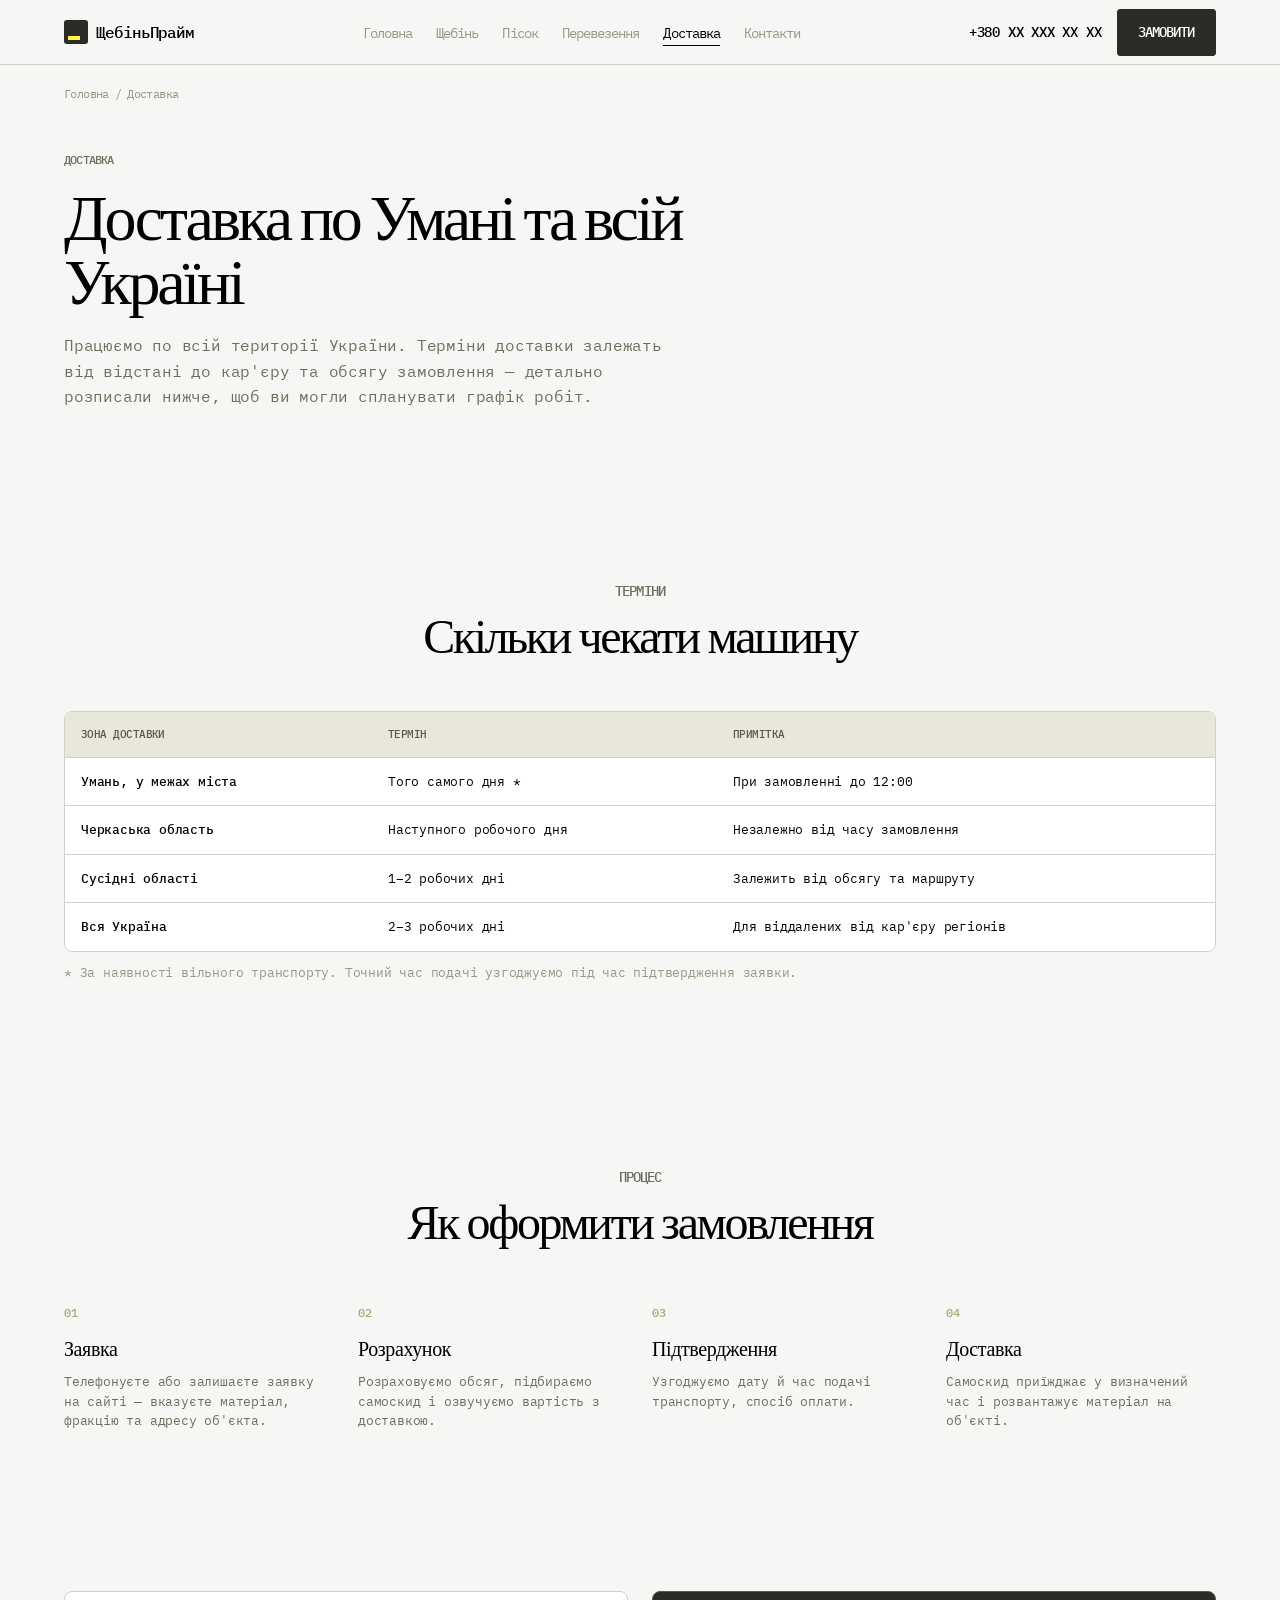
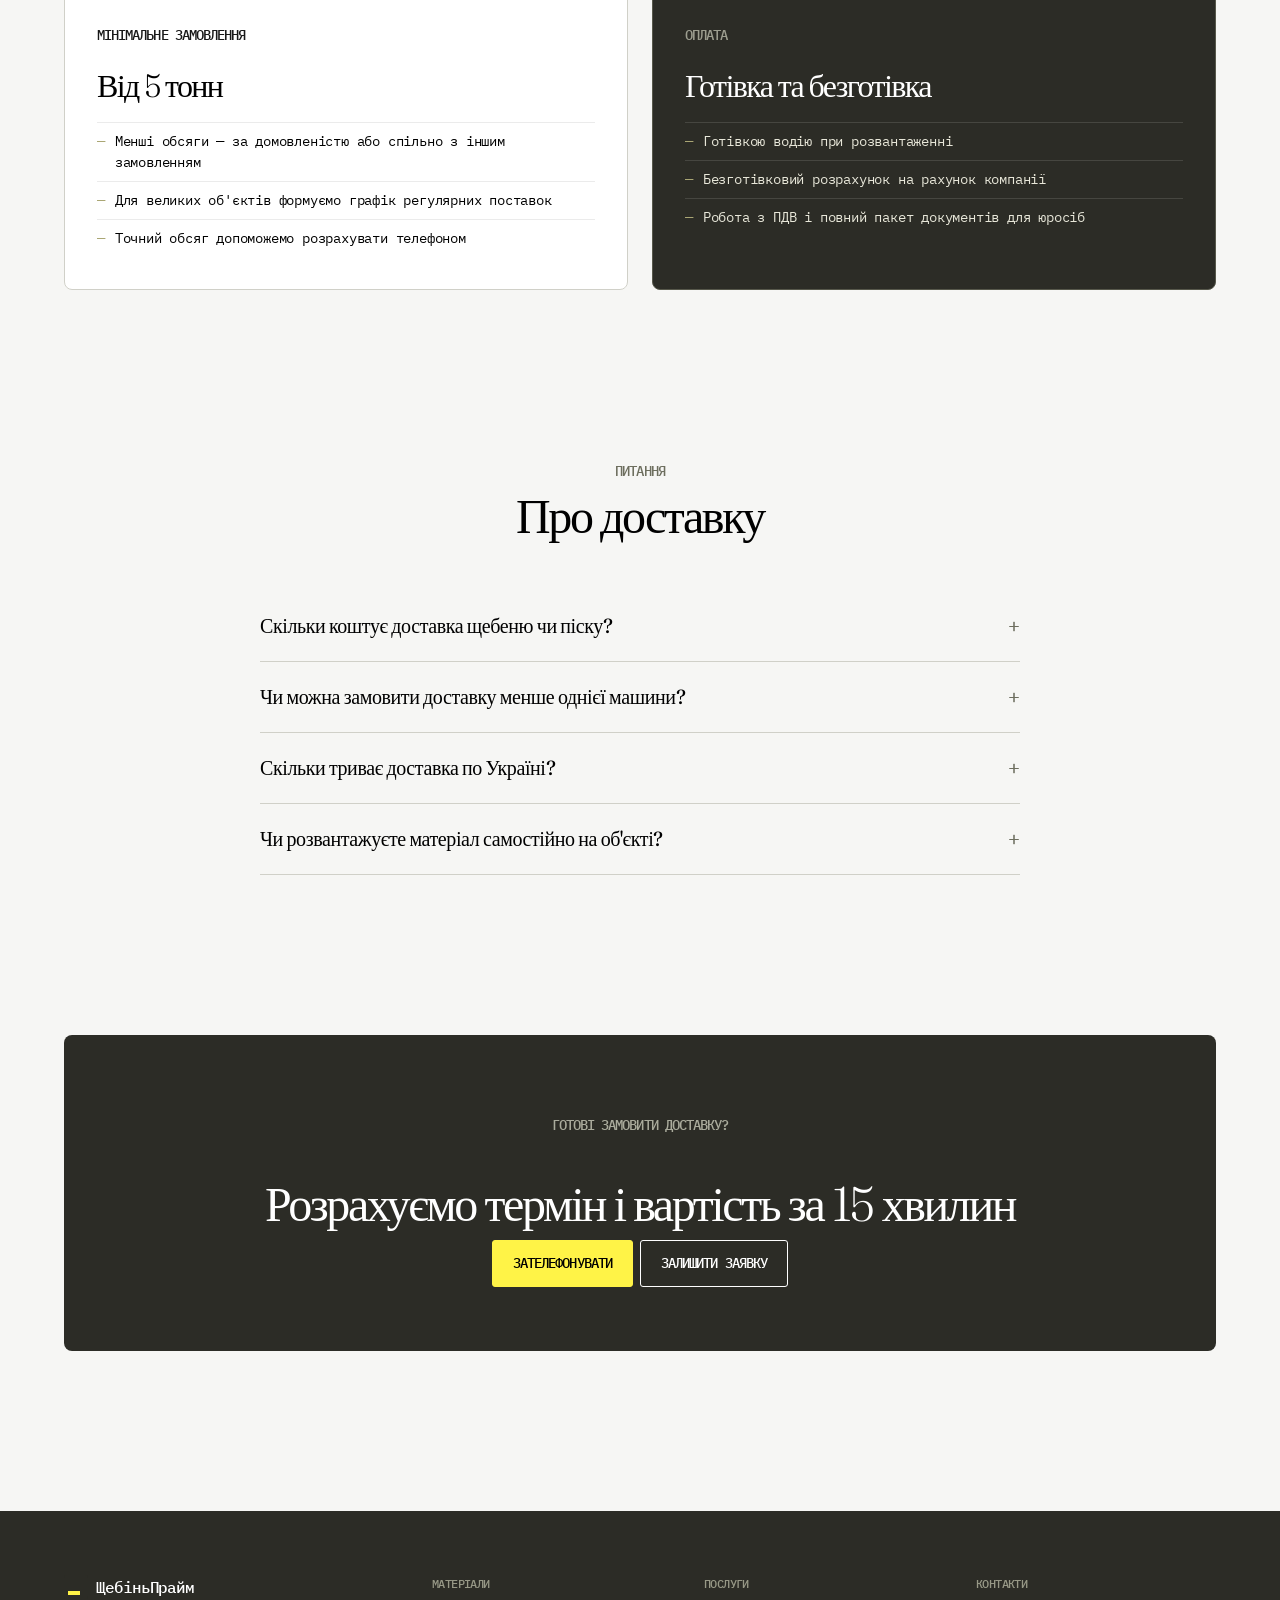
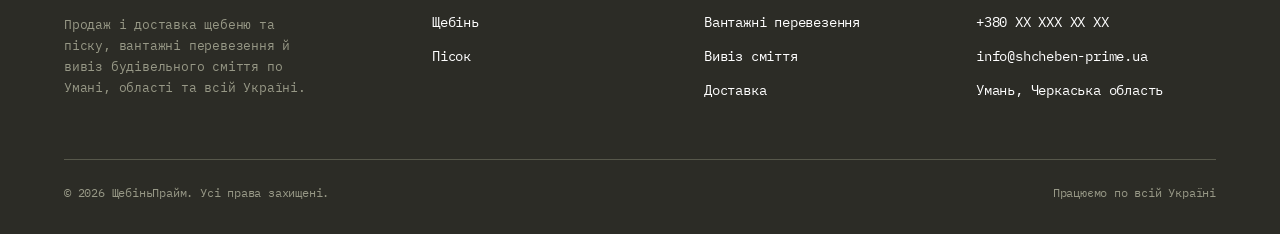
==== dostavka.html @ 93742875 "Add ЩебіньПрайм website: gravel and sand delivery site with SEO pages" ====
<!DOCTYPE html>
<html lang="uk">
<head>
<meta charset="UTF-8">
<meta name="viewport" content="width=device-width, initial-scale=1.0">
<title>Доставка щебеню та піску по Умані та Україні — терміни, ціна | ЩебіньПрайм</title>
<meta name="description" content="Терміни доставки щебеню та піску: по Умані і області — того самого дня, по всій Україні — 1-3 робочих дні. Мінімальне замовлення, оплата, розрахунок вартості доставки.">
<link rel="canonical" href="https://shcheben-prime.ua/dostavka.html">
<meta property="og:type" content="website">
<meta property="og:title" content="Доставка щебеню та піску по Умані та Україні — терміни, ціна">
<meta property="og:description" content="Терміни доставки: по Умані — того самого дня, по Україні — 1-3 робочих дні.">
<meta property="og:url" content="https://shcheben-prime.ua/dostavka.html">
<meta property="og:locale" content="uk_UA">
<link rel="preconnect" href="https://fonts.googleapis.com">
<link rel="preconnect" href="https://fonts.gstatic.com" crossorigin>
<link href="https://fonts.googleapis.com/css2?family=Fraunces:opsz,wght@9..144,300;9..144,400&family=IBM+Plex+Mono:wght@300;400;500&display=swap" rel="stylesheet">
<link rel="stylesheet" href="css/style.css">
<script type="application/ld+json">
{
  "@context": "https://schema.org",
  "@type": "BreadcrumbList",
  "itemListElement": [
    {"@type": "ListItem", "position": 1, "name": "Головна", "item": "https://shcheben-prime.ua/"},
    {"@type": "ListItem", "position": 2, "name": "Доставка", "item": "https://shcheben-prime.ua/dostavka.html"}
  ]
}
</script>
<script type="application/ld+json">
{
  "@context": "https://schema.org",
  "@type": "FAQPage",
  "mainEntity": [
    {
      "@type": "Question",
      "name": "Скільки коштує доставка щебеню чи піску?",
      "acceptedAnswer": {"@type": "Answer", "text": "Вартість доставки залежить від відстані до об'єкта, обсягу замовлення та типу самоскида. Розраховуємо точну ціну телефоном за адресою об'єкта."}
    },
    {
      "@type": "Question",
      "name": "Чи можна замовити доставку менше однієї машини?",
      "acceptedAnswer": {"@type": "Answer", "text": "Мінімальне замовлення — від 5 тонн. Для менших обсягів вигідніше об'єднати замовлення з сусіднім об'єктом або звернутись за консультацією."}
    },
    {
      "@type": "Question",
      "name": "Скільки триває доставка по Україні?",
      "acceptedAnswer": {"@type": "Answer", "text": "По Умані і області — того самого або наступного робочого дня. По сусідніх областях — 1-2 дні. По решті України — 2-3 робочих дні залежно від відстані до кар'єру."}
    }
  ]
}
</script>
</head>
<body>

<a href="#main" class="visually-hidden">Перейти до вмісту</a>

<header class="nav">
  <div class="wrap nav-inner">
    <a href="index.html" class="logo"><span class="logo-mark"></span>ЩебіньПрайм</a>
    <nav>
      <ul class="nav-links">
        <li><a href="index.html">Головна</a></li>
        <li><a href="shcheben.html">Щебінь</a></li>
        <li><a href="pisok.html">Пісок</a></li>
        <li><a href="poslugy.html">Перевезення</a></li>
        <li><a href="dostavka.html" aria-current="page">Доставка</a></li>
        <li><a href="kontakty.html">Контакти</a></li>
      </ul>
    </nav>
    <div class="nav-right">
      <a href="tel:+380XXXXXXXXX" class="nav-phone">+380 XX XXX XX XX</a>
      <a href="kontakty.html" class="btn btn-filled">ЗАМОВИТИ</a>
    </div>
  </div>
</header>

<main id="main">

  <div class="wrap">
    <nav class="breadcrumbs" aria-label="Хлібні крихти">
      <a href="index.html">Головна</a><span>/</span>Доставка
    </nav>
  </div>

  <section class="page-hero">
    <div class="wrap">
      <p class="eyebrow" data-hero="1">ДОСТАВКА</p>
      <h1 data-hero="2">Доставка по Умані та всій Україні</h1>
      <p class="lede" data-hero="3">Працюємо по всій території України. Терміни доставки залежать від відстані до кар'єру та обсягу замовлення — детально розписали нижче, щоб ви могли спланувати графік робіт.</p>
    </div>
  </section>

  <section>
    <div class="wrap">
      <div class="section-header" data-reveal>
        <p class="eyebrow">ТЕРМІНИ</p>
        <h2>Скільки чекати машину</h2>
      </div>
      <div class="table-wrap" data-reveal="scale">
        <table>
          <thead>
            <tr>
              <th>Зона доставки</th>
              <th>Термін</th>
              <th>Примітка</th>
            </tr>
          </thead>
          <tbody>
            <tr>
              <td><strong>Умань, у межах міста</strong></td>
              <td class="good">Того самого дня *</td>
              <td>При замовленні до 12:00</td>
            </tr>
            <tr>
              <td><strong>Черкаська область</strong></td>
              <td class="good">Наступного робочого дня</td>
              <td>Незалежно від часу замовлення</td>
            </tr>
            <tr>
              <td><strong>Сусідні області</strong></td>
              <td>1–2 робочих дні</td>
              <td>Залежить від обсягу та маршруту</td>
            </tr>
            <tr>
              <td><strong>Вся Україна</strong></td>
              <td>2–3 робочих дні</td>
              <td>Для віддалених від кар'єру регіонів</td>
            </tr>
          </tbody>
        </table>
      </div>
      <p style="font-size:13px;color:var(--color-sage);margin-top:12px;">* За наявності вільного транспорту. Точний час подачі узгоджуємо під час підтвердження заявки.</p>
    </div>
  </section>

  <section>
    <div class="wrap">
      <div class="section-header" data-reveal>
        <p class="eyebrow">ПРОЦЕС</p>
        <h2>Як оформити замовлення</h2>
      </div>
      <div class="steps" data-reveal-group>
        <div class="step">
          <h4>Заявка</h4>
          <p>Телефонуєте або залишаєте заявку на сайті — вказуєте матеріал, фракцію та адресу об'єкта.</p>
        </div>
        <div class="step">
          <h4>Розрахунок</h4>
          <p>Розраховуємо обсяг, підбираємо самоскид і озвучуємо вартість з доставкою.</p>
        </div>
        <div class="step">
          <h4>Підтвердження</h4>
          <p>Узгоджуємо дату й час подачі транспорту, спосіб оплати.</p>
        </div>
        <div class="step">
          <h4>Доставка</h4>
          <p>Самоскид приїжджає у визначений час і розвантажує матеріал на об'єкті.</p>
        </div>
      </div>
    </div>
  </section>

  <section>
    <div class="wrap">
      <div class="split" data-reveal-group>
        <div class="panel-light">
          <p class="eyebrow">МІНІМАЛЬНЕ ЗАМОВЛЕННЯ</p>
          <h3>Від 5 тонн</h3>
          <ul class="checklist">
            <li>Менші обсяги — за домовленістю або спільно з іншим замовленням</li>
            <li>Для великих об'єктів формуємо графік регулярних поставок</li>
            <li>Точний обсяг допоможемо розрахувати телефоном</li>
          </ul>
        </div>
        <div class="panel-dark">
          <p class="eyebrow">ОПЛАТА</p>
          <h3>Готівка та безготівка</h3>
          <ul class="checklist">
            <li>Готівкою водію при розвантаженні</li>
            <li>Безготівковий розрахунок на рахунок компанії</li>
            <li>Робота з ПДВ і повний пакет документів для юросіб</li>
          </ul>
        </div>
      </div>
    </div>
  </section>

  <section>
    <div class="wrap">
      <div class="section-header" data-reveal>
        <p class="eyebrow">ПИТАННЯ</p>
        <h2>Про доставку</h2>
      </div>
      <div class="faq" data-reveal-group>
        <details>
          <summary>Скільки коштує доставка щебеню чи піску?</summary>
          <p class="a">Вартість доставки залежить від відстані до об'єкта, обсягу замовлення та типу самоскида. Розраховуємо точну ціну телефоном за адресою об'єкта.</p>
        </details>
        <details>
          <summary>Чи можна замовити доставку менше однієї машини?</summary>
          <p class="a">Мінімальне замовлення — від 5 тонн. Для менших обсягів вигідніше об'єднати замовлення з сусіднім об'єктом або звернутись за консультацією.</p>
        </details>
        <details>
          <summary>Скільки триває доставка по Україні?</summary>
          <p class="a">По Умані і області — того самого або наступного робочого дня. По сусідніх областях — 1-2 дні. По решті України — 2-3 робочих дні залежно від відстані до кар'єру.</p>
        </details>
        <details>
          <summary>Чи розвантажуєте матеріал самостійно на об'єкті?</summary>
          <p class="a">Так, самоскид розвантажується у вказаному місці на об'єкті. Якщо під'їзд обмежений, попередьте про це під час оформлення заявки — підберемо машину меншого розміру.</p>
        </details>
      </div>
    </div>
  </section>

  <section>
    <div class="wrap">
      <div class="cta-band" data-reveal="scale">
        <p class="eyebrow" style="color:var(--color-moss); justify-content:center; display:flex;">ГОТОВІ ЗАМОВИТИ ДОСТАВКУ?</p>
        <h2>Розрахуємо термін і вартість за 15 хвилин</h2>
        <div class="btn-cluster">
          <a href="tel:+380XXXXXXXXX" class="btn btn-filled" style="background:#fff347;color:#000;border-color:#fff347;">ЗАТЕЛЕФОНУВАТИ</a>
          <a href="kontakty.html" class="btn btn-ghost">ЗАЛИШИТИ ЗАЯВКУ</a>
        </div>
      </div>
    </div>
  </section>

</main>

<footer>
  <div class="wrap">
    <div class="footer-grid">
      <div class="footer-brand">
        <a href="index.html" class="logo"><span class="logo-mark"></span>ЩебіньПрайм</a>
        <p>Продаж і доставка щебеню та піску, вантажні перевезення й вивіз будівельного сміття по Умані, області та всій Україні.</p>
      </div>
      <div class="footer-col">
        <h5>Матеріали</h5>
        <ul>
          <li><a href="shcheben.html">Щебінь</a></li>
          <li><a href="pisok.html">Пісок</a></li>
        </ul>
      </div>
      <div class="footer-col">
        <h5>Послуги</h5>
        <ul>
          <li><a href="poslugy.html">Вантажні перевезення</a></li>
          <li><a href="poslugy.html#smittya">Вивіз сміття</a></li>
          <li><a href="dostavka.html">Доставка</a></li>
        </ul>
      </div>
      <div class="footer-col">
        <h5>Контакти</h5>
        <ul>
          <li><a href="tel:+380XXXXXXXXX">+380 XX XXX XX XX</a></li>
          <li><a href="mailto:info@shcheben-prime.ua">info@shcheben-prime.ua</a></li>
          <li><a href="kontakty.html">Умань, Черкаська область</a></li>
        </ul>
      </div>
    </div>
    <div class="footer-bottom">
      <span>© 2026 ЩебіньПрайм. Усі права захищені.</span>
      <span>Працюємо по всій Україні</span>
    </div>
  </div>
</footer>

<button class="back-to-top" aria-label="Повернутись до верху" title="Повернутись до верху">
  <svg viewBox="0 0 24 24" fill="none" stroke="currentColor" stroke-width="2" stroke-linecap="round" stroke-linejoin="round" aria-hidden="true"><line x1="12" y1="19" x2="12" y2="5"></line><polyline points="5 12 12 5 19 12"></polyline></svg>
</button>

<script src="js/animate.js" defer></script>
</body>
</html>
---- css/style.css ----
/* ==========================================================================
   ЩебіньПрайм — design tokens (derived from style.md)
   ========================================================================== */

:root {
  --color-vellum: #f6f6f4;
  --color-paper: #ffffff;
  --color-ink: #000000;
  --color-carbon: #2c2c26;
  --color-ash: #d0d0c8;
  --color-olive-char: #57584b;
  --color-lichen: #6d6e5e;
  --color-sage: #979886;
  --color-moss: #aaab9c;
  --color-bone: #e8e7d9;
  --color-yellow: #fff347;
  --color-khaki: #aaa674;

  --font-serif: 'Fraunces', ui-serif, Georgia, Cambria, "Times New Roman", Times, serif;
  --font-mono: 'IBM Plex Mono', ui-monospace, SFMono-Regular, Menlo, Monaco, Consolas, monospace;

  --spacing-4: 4px;
  --spacing-8: 8px;
  --spacing-12: 12px;
  --spacing-16: 16px;
  --spacing-24: 24px;
  --spacing-32: 32px;
  --spacing-64: 64px;
  --spacing-80: 80px;
  --spacing-128: 128px;

  --radius-sm: 3px;
  --radius-lg: 8px;

  --page-max-width: 1200px;

  --ease-out: cubic-bezier(0.16, 1, 0.3, 1);
  --ease-in-out: cubic-bezier(0.65, 0, 0.35, 1);
}

* { box-sizing: border-box; }

.visually-hidden {
  position: absolute;
  left: -9999px;
  top: auto;
  width: 1px;
  height: 1px;
  overflow: hidden;
}
/* ---------- Back to top ---------- */
.back-to-top {
  position: fixed;
  right: 24px;
  bottom: 24px;
  z-index: 60;
  width: 44px;
  height: 44px;
  display: flex;
  align-items: center;
  justify-content: center;
  background: var(--color-carbon);
  color: #ffffff;
  border: 1px solid var(--color-carbon);
  border-radius: var(--radius-sm);
  cursor: pointer;
  opacity: 0;
  transform: translateY(12px);
  pointer-events: none;
  transition: opacity 0.35s var(--ease-out), transform 0.35s var(--ease-out), background-color 0.3s var(--ease-out);
}
.back-to-top.is-visible {
  opacity: 1;
  transform: translateY(0);
  pointer-events: auto;
}
.back-to-top:hover { background: #1c1c17; }
.back-to-top svg { width: 18px; height: 18px; }

@media (max-width: 600px) {
  .back-to-top { right: 16px; bottom: 16px; width: 40px; height: 40px; }
}

.visually-hidden:focus {
  position: fixed;
  left: 16px;
  top: 16px;
  width: auto;
  height: auto;
  z-index: 1000;
  background: var(--color-carbon);
  color: #ffffff;
  padding: 10px 16px;
  border-radius: var(--radius-sm);
  font-family: var(--font-mono);
  font-size: 14px;
}

html { scroll-behavior: smooth; }

body {
  margin: 0;
  background: var(--color-vellum);
  color: var(--color-ink);
  font-family: var(--font-mono);
  font-size: 16px;
  line-height: 1.5;
  letter-spacing: -0.0125em;
  -webkit-font-smoothing: antialiased;
}

img { max-width: 100%; display: block; }

a { color: inherit; text-decoration: none; }

.wrap {
  max-width: var(--page-max-width);
  margin: 0 auto;
  padding: 0 24px;
}

h1, h2, h3, h4 {
  font-family: var(--font-serif);
  font-weight: 300;
  letter-spacing: -0.05em;
  margin: 0;
  color: var(--color-ink);
}

section { padding: var(--spacing-80) 0; }
section + section { border-top: none; }

/* ---------- Eyebrow label ---------- */
.eyebrow {
  font-family: var(--font-mono);
  font-size: 12px;
  font-weight: 500;
  letter-spacing: -0.067em;
  text-transform: uppercase;
  color: var(--color-lichen);
  margin: 0 0 16px;
}

/* ---------- Section header ---------- */
.section-header {
  text-align: center;
  max-width: 640px;
  margin: 0 auto 48px;
}
.section-header h2 {
  font-size: 48px;
  line-height: 1.13;
  margin-top: 8px;
}
.section-header p {
  font-family: var(--font-mono);
  font-size: 14px;
  line-height: 1.33;
  color: var(--color-lichen);
  max-width: 480px;
  margin: 12px auto 0;
}
.section-header.left { text-align: left; margin: 0 0 48px; }

/* ---------- Buttons ---------- */
.btn {
  display: inline-flex;
  align-items: center;
  justify-content: center;
  gap: 8px;
  font-family: var(--font-mono);
  font-size: 14px;
  font-weight: 500;
  letter-spacing: -0.067em;
  padding: 12px 20px;
  border-radius: var(--radius-sm);
  border: 1px solid var(--color-ink);
  cursor: pointer;
  white-space: nowrap;
  transition: transform 0.45s var(--ease-out), background-color 0.3s var(--ease-out),
              color 0.3s var(--ease-out), border-color 0.3s var(--ease-out), opacity 0.3s var(--ease-out);
  will-change: transform;
}
.btn:hover { transform: translateY(-2px); }
.btn:active { transform: translateY(0) scale(0.97); transition-duration: 0.15s; }
.btn-filled {
  background: var(--color-carbon);
  color: #ffffff;
  border-color: var(--color-carbon);
}
.btn-filled:hover { background: #1c1c17; }
.btn-ghost {
  background: transparent;
  color: var(--color-ink);
  border-color: var(--color-ink);
}
.btn-ghost:hover { background: var(--color-ink); color: #ffffff; }
.btn-cluster { display: flex; gap: 8px; flex-wrap: wrap; }

/* ---------- Nav ---------- */
.nav {
  position: sticky;
  top: 0;
  z-index: 50;
  background: var(--color-vellum);
  border-bottom: 1px solid var(--color-ash);
  transition: background-color 0.4s var(--ease-out), border-color 0.4s var(--ease-out),
              backdrop-filter 0.4s var(--ease-out), box-shadow 0.4s var(--ease-out);
}
.nav.is-scrolled {
  background: rgba(246, 246, 244, 0.72);
  backdrop-filter: blur(14px) saturate(160%);
  -webkit-backdrop-filter: blur(14px) saturate(160%);
  border-bottom-color: var(--color-ash);
}
.nav-inner {
  height: 64px;
  display: flex;
  align-items: center;
  justify-content: space-between;
  gap: 16px;
}
.logo {
  display: flex;
  align-items: center;
  gap: 8px;
  font-family: var(--font-mono);
  font-weight: 500;
  font-size: 16px;
  letter-spacing: -0.067em;
}
.logo-mark {
  width: 24px;
  height: 24px;
  border-radius: var(--radius-sm);
  background: var(--color-carbon);
  position: relative;
  flex-shrink: 0;
  transition: transform 0.5s var(--ease-out);
}
.logo:hover .logo-mark { transform: rotate(-8deg) scale(1.06); }
.logo-mark::after {
  content: "";
  position: absolute;
  left: 4px;
  bottom: 4px;
  width: 12px;
  height: 4px;
  background: var(--color-yellow);
}
.nav-links {
  display: flex;
  gap: 24px;
  list-style: none;
  margin: 0;
  padding: 0;
}
.nav-links a {
  font-size: 14px;
  color: var(--color-sage);
  letter-spacing: -0.067em;
  position: relative;
  transition: color 0.3s var(--ease-out);
}
.nav-links a::after {
  content: "";
  position: absolute;
  left: 0;
  right: 100%;
  bottom: -4px;
  height: 1px;
  background: var(--color-ink);
  transition: right 0.35s var(--ease-out);
}
.nav-links a:hover, .nav-links a[aria-current="page"] { color: var(--color-ink); }
.nav-links a:hover::after, .nav-links a[aria-current="page"]::after { right: 0; }
.nav-right { display: flex; align-items: center; gap: 16px; }
.nav-phone {
  font-size: 14px;
  font-weight: 500;
  color: var(--color-ink);
  transition: opacity 0.3s var(--ease-out);
}
.nav-phone:hover { opacity: 0.6; }
.nav-toggle { display: none; }

/* ---------- Hero ---------- */
.hero { padding-top: var(--spacing-64); text-align: center; overflow: hidden; }
.hero h1 {
  font-size: 96px;
  line-height: 0.94;
  letter-spacing: -0.05em;
  margin: 16px auto 0;
  max-width: 900px;
}
.hero .lede {
  font-family: var(--font-mono);
  font-size: 16px;
  color: var(--color-lichen);
  max-width: 560px;
  margin: 24px auto 0;
  line-height: 1.5;
}
.hero .btn-cluster { justify-content: center; margin-top: 32px; }

.accent-bars {
  display: flex;
  align-items: center;
  gap: 8px;
  justify-content: center;
  margin: 40px 0 0;
}
.accent-bars span { display: block; transform-origin: left center; }
.bar-black { height: 2px; width: 60px; background: var(--color-ink); }
.bar-yellow { height: 4px; width: 90px; background: var(--color-yellow); }
.bar-black-sm { height: 2px; width: 32px; background: var(--color-ink); }

/* ---------- Trust strip ---------- */
.trust-strip {
  display: grid;
  grid-template-columns: repeat(4, 1fr);
  gap: 24px;
  margin-top: 64px;
  padding: 32px 0;
  border-top: 1px solid var(--color-ash);
  border-bottom: 1px solid var(--color-ash);
}
.trust-item { text-align: center; }
.trust-item .num {
  font-family: var(--font-serif);
  font-weight: 300;
  font-size: 48px;
  letter-spacing: -0.03em;
  font-variant-numeric: tabular-nums;
}
.trust-item .label {
  font-size: 12px;
  color: var(--color-lichen);
  letter-spacing: -0.067em;
  text-transform: uppercase;
  margin-top: 4px;
}

/* ---------- Cards ---------- */
.grid {
  display: grid;
  gap: 24px;
}
.grid-3 { grid-template-columns: repeat(3, 1fr); }
.grid-2 { grid-template-columns: repeat(2, 1fr); }
.grid-4 { grid-template-columns: repeat(4, 1fr); }

.card {
  background: var(--color-paper);
  border: 1px solid var(--color-ash);
  border-radius: var(--radius-lg);
  padding: 24px;
  transition: transform 0.5s var(--ease-out), border-color 0.5s var(--ease-out);
}
.card:hover {
  transform: translateY(-6px);
  border-color: var(--color-olive-char);
}
.card-swatch {
  display: block;
  width: 100%;
  height: 140px;
  object-fit: cover;
  border-radius: var(--radius-sm);
  margin-bottom: 20px;
  border: 1px solid var(--color-ash);
  filter: grayscale(15%) contrast(1.02);
  transition: transform 0.8s var(--ease-out), filter 0.5s var(--ease-out);
}
.card:hover .card-swatch { transform: scale(1.04); filter: grayscale(0%) contrast(1.05); }

/* placeholder swatch (no photo) keeps the dotted texture */
.card-swatch.is-placeholder {
  position: relative;
  overflow: hidden;
  object-fit: initial;
  background: var(--color-bone);
}
.card-swatch.is-placeholder::after {
  content: "";
  position: absolute;
  inset: 0;
  background-image: radial-gradient(currentColor 1.2px, transparent 1.2px);
  background-size: 8px 8px;
  opacity: 0.5;
}

/* banner photo used in split panels and section intros */
.panel-photo {
  display: block;
  width: 100%;
  height: 180px;
  object-fit: cover;
  border-radius: var(--radius-sm);
  margin-bottom: 20px;
  border: 1px solid var(--color-ash);
  filter: grayscale(10%);
  transition: transform 0.9s var(--ease-out), filter 0.5s var(--ease-out);
}
.panel-dark .panel-photo { border-color: var(--color-olive-char); }
.split > div:hover .panel-photo { transform: scale(1.03); filter: grayscale(0%); }

.section-photo {
  width: 100%;
  height: 260px;
  object-fit: cover;
  border-radius: var(--radius-lg);
  border: 1px solid var(--color-ash);
  margin-bottom: 32px;
  filter: grayscale(10%);
}

.photo-credit {
  font-size: 11px;
  color: var(--color-sage);
  text-align: right;
  margin-top: -20px;
  margin-bottom: 24px;
}
.photo-credit a { color: var(--color-sage); border-bottom: 1px dotted var(--color-sage); }
.photo-credit a:hover { color: var(--color-lichen); }
.card h3 {
  font-size: 24px;
  line-height: 1;
  margin-bottom: 4px;
}
.card .tag {
  display: inline-block;
  font-family: var(--font-mono);
  font-size: 12px;
  font-weight: 500;
  letter-spacing: -0.067em;
  color: var(--color-lichen);
  background: var(--color-bone);
  border: 1px solid var(--color-khaki);
  border-radius: var(--radius-sm);
  padding: 4px 8px;
  margin-bottom: 12px;
}
.card p {
  font-family: var(--font-mono);
  font-size: 14px;
  line-height: 1.5;
  color: var(--color-lichen);
  margin: 8px 0 0;
}
.card .specs {
  list-style: none;
  padding: 0;
  margin: 16px 0 0;
  border-top: 1px solid var(--color-ash);
  padding-top: 12px;
}
.card .specs li {
  display: flex;
  justify-content: space-between;
  font-size: 13px;
  color: var(--color-olive-char);
  padding: 4px 0;
}
.card .specs li span:last-child { color: var(--color-ink); font-weight: 500; }
.card-link {
  display: inline-block;
  margin-top: 16px;
  font-size: 13px;
  font-weight: 500;
  color: var(--color-ink);
  border-bottom: 1px solid var(--color-ink);
  transition: gap 0.3s var(--ease-out), opacity 0.3s var(--ease-out);
}
.card-link:hover { opacity: 0.6; }

/* ---------- Feature split ---------- */
.split {
  display: grid;
  grid-template-columns: 1fr 1fr;
  gap: 24px;
  align-items: stretch;
}
.split .panel-light {
  background: var(--color-paper);
  border: 1px solid var(--color-ash);
  border-radius: var(--radius-lg);
  padding: 32px;
  transition: transform 0.5s var(--ease-out), border-color 0.5s var(--ease-out);
}
.split .panel-light:hover { transform: translateY(-4px); border-color: var(--color-olive-char); }
.split .panel-dark {
  background: var(--color-carbon);
  color: var(--color-bone);
  border-radius: var(--radius-lg);
  border: 1px solid var(--color-olive-char);
  padding: 32px;
  transition: transform 0.5s var(--ease-out);
}
.split .panel-dark:hover { transform: translateY(-4px); }
.panel-dark h3 { color: #ffffff; }
.panel-dark .eyebrow { color: var(--color-moss); }
.split h3 { font-size: 32px; margin-bottom: 12px; }
.split p { font-family: var(--font-mono); font-size: 14px; line-height: 1.6; color: inherit; opacity: 0.9; margin: 0 0 16px;}
.checklist { list-style: none; padding: 0; margin: 0; }
.checklist li {
  font-size: 14px;
  padding: 8px 0;
  border-top: 1px solid rgba(0,0,0,0.08);
  display: flex;
  gap: 10px;
}
.panel-dark .checklist li { border-top-color: rgba(255,255,255,0.12); }
.checklist li::before { content: "—"; color: var(--color-khaki); flex-shrink: 0; }

/* ---------- Steps ---------- */
.steps {
  display: grid;
  grid-template-columns: repeat(4, 1fr);
  gap: 24px;
  counter-reset: step;
}
.step { position: relative; padding-top: 8px; }
.step::before {
  counter-increment: step;
  content: counter(step, decimal-leading-zero);
  font-family: var(--font-mono);
  font-size: 12px;
  font-weight: 500;
  color: var(--color-khaki);
  display: block;
  margin-bottom: 12px;
}
.step h4 { font-size: 20px; font-family: var(--font-serif); font-weight: 400; letter-spacing: -0.02em; margin-bottom: 8px; }
.step p { font-family: var(--font-mono); font-size: 13px; color: var(--color-lichen); line-height: 1.5; margin: 0; }

/* ---------- Table ---------- */
.table-wrap { overflow-x: auto; border: 1px solid var(--color-ash); border-radius: var(--radius-lg); }
table { width: 100%; border-collapse: collapse; font-family: var(--font-mono); font-size: 13px; min-width: 640px; background: var(--color-paper);}
th, td { text-align: left; padding: 14px 16px; border-bottom: 1px solid var(--color-ash); }
thead th { background: var(--color-bone); font-weight: 500; text-transform: uppercase; font-size: 11px; letter-spacing: -0.05em; color: var(--color-olive-char); }
tbody tr { transition: background-color 0.3s var(--ease-out); }
tbody tr:hover { background-color: var(--color-vellum); }
tbody tr:last-child td { border-bottom: none; }
td.good { color: var(--color-ink); }
td strong { font-weight: 500; }

/* ---------- FAQ ---------- */
.faq { max-width: 760px; margin: 0 auto; }
.faq details {
  border-bottom: 1px solid var(--color-ash);
  padding: 20px 0;
}
.faq summary {
  cursor: pointer;
  font-family: var(--font-serif);
  font-size: 20px;
  font-weight: 400;
  letter-spacing: -0.02em;
  list-style: none;
  display: flex;
  justify-content: space-between;
  align-items: center;
  transition: opacity 0.3s var(--ease-out);
}
.faq summary:hover { opacity: 0.6; }
.faq summary::-webkit-details-marker { display: none; }
.faq summary::after {
  content: "+";
  font-family: var(--font-mono);
  color: var(--color-lichen);
  font-size: 20px;
  flex-shrink: 0;
  margin-left: 16px;
  display: inline-block;
  transition: transform 0.35s var(--ease-out);
}
.faq details[open] summary::after { content: "+"; transform: rotate(135deg); }
.faq .a {
  font-family: var(--font-mono);
  font-size: 14px;
  line-height: 1.6;
  color: var(--color-lichen);
  margin-top: 12px;
  max-width: 640px;
  animation: faq-in 0.4s var(--ease-out);
}
@keyframes faq-in {
  from { opacity: 0; transform: translateY(-6px); }
  to { opacity: 1; transform: translateY(0); }
}

/* ---------- CTA band ---------- */
.cta-band {
  background: var(--color-carbon);
  border-radius: var(--radius-lg);
  padding: 64px;
  text-align: center;
}
.cta-band h2 { color: #ffffff; font-size: 48px; }
.cta-band p { font-family: var(--font-mono); color: var(--color-sage); font-size: 14px; margin: 16px 0 32px; }
.cta-band .btn-cluster { justify-content: center; }
.cta-band .btn-ghost { border-color: #ffffff; color: #ffffff; }
.cta-band .btn-ghost:hover { background: #ffffff; color: var(--color-carbon); }

/* ---------- Breadcrumbs ---------- */
.breadcrumbs {
  font-family: var(--font-mono);
  font-size: 12px;
  color: var(--color-sage);
  letter-spacing: -0.05em;
  padding: 20px 0 0;
}
.breadcrumbs a { color: var(--color-sage); transition: color 0.3s var(--ease-out); }
.breadcrumbs a:hover { color: var(--color-ink); }
.breadcrumbs span { margin: 0 6px; }

/* ---------- Page hero (inner pages) ---------- */
.page-hero { padding: 24px 0 64px; }
.page-hero .eyebrow { text-align: left; margin-top: 24px; }
.page-hero h1 {
  font-size: 64px;
  line-height: 1;
  text-align: left;
  max-width: 760px;
}
.page-hero .lede {
  font-family: var(--font-mono);
  font-size: 16px;
  color: var(--color-lichen);
  max-width: 620px;
  margin-top: 20px;
  text-align: left;
  line-height: 1.6;
}

/* ---------- Footer ---------- */
footer {
  background: var(--color-carbon);
  color: #ffffff;
  padding: 64px 0 32px;
  margin-top: 80px;
}
.footer-grid {
  display: grid;
  grid-template-columns: 1.4fr 1fr 1fr 1fr;
  gap: 32px;
}
.footer-brand .logo { color: #ffffff; }
.footer-brand p {
  font-family: var(--font-mono);
  font-size: 13px;
  color: var(--color-sage);
  line-height: 1.6;
  margin-top: 16px;
  max-width: 260px;
}
.footer-col h5 {
  font-family: var(--font-mono);
  font-size: 12px;
  font-weight: 500;
  text-transform: uppercase;
  letter-spacing: -0.05em;
  color: var(--color-sage);
  margin: 0 0 16px;
}
.footer-col ul { list-style: none; margin: 0; padding: 0; }
.footer-col li { margin-bottom: 10px; }
.footer-col a { font-size: 14px; color: #ffffff; transition: color 0.3s var(--ease-out); }
.footer-col a:hover { color: var(--color-yellow); }
.footer-bottom {
  margin-top: 48px;
  padding-top: 24px;
  border-top: 1px solid var(--color-olive-char);
  display: flex;
  justify-content: space-between;
  font-size: 12px;
  color: var(--color-sage);
  flex-wrap: wrap;
  gap: 8px;
}

/* ---------- Utilities ---------- */
.mt-0 { margin-top: 0; }
.text-center { text-align: center; }
.badge-row { display: flex; gap: 8px; flex-wrap: wrap; justify-content: center; margin-top: 24px; }
.badge {
  font-family: var(--font-mono);
  font-size: 12px;
  font-weight: 500;
  color: var(--color-lichen);
  background: var(--color-bone);
  border: 1px solid var(--color-khaki);
  border-radius: var(--radius-sm);
  padding: 4px 10px;
  transition: transform 0.4s var(--ease-out), background-color 0.3s var(--ease-out);
}
.badge:hover { transform: translateY(-2px); background: var(--color-ash); }

/* ==========================================================================
   Scroll / entrance animations (Apple-style: soft fade + rise, staggered)
   ========================================================================== */

[data-reveal] {
  opacity: 0;
  transform: translateY(28px);
  transition: opacity 0.9s var(--ease-out), transform 0.9s var(--ease-out);
  transition-delay: var(--reveal-delay, 0s);
  will-change: transform, opacity;
}
[data-reveal].is-visible {
  opacity: 1;
  transform: translateY(0);
}
[data-reveal="scale"] { transform: translateY(16px) scale(0.96); }
[data-reveal="scale"].is-visible { transform: translateY(0) scale(1); }
[data-reveal="left"] { transform: translateX(-32px); }
[data-reveal="left"].is-visible { transform: translateX(0); }
[data-reveal="right"] { transform: translateX(32px); }
[data-reveal="right"].is-visible { transform: translateX(0); }

/* stagger children automatically inside a group */
[data-reveal-group] > * {
  opacity: 0;
  transform: translateY(28px);
  transition: opacity 0.8s var(--ease-out), transform 0.8s var(--ease-out);
}
[data-reveal-group].is-visible > * { opacity: 1; transform: translateY(0); }
[data-reveal-group].is-visible > *:nth-child(1) { transition-delay: 0.05s; }
[data-reveal-group].is-visible > *:nth-child(2) { transition-delay: 0.12s; }
[data-reveal-group].is-visible > *:nth-child(3) { transition-delay: 0.19s; }
[data-reveal-group].is-visible > *:nth-child(4) { transition-delay: 0.26s; }
[data-reveal-group].is-visible > *:nth-child(5) { transition-delay: 0.33s; }
[data-reveal-group].is-visible > *:nth-child(6) { transition-delay: 0.4s; }

/* hero entrance on load, no scroll trigger needed */
[data-hero] {
  opacity: 0;
  transform: translateY(24px);
  animation: hero-in 1s var(--ease-out) forwards;
}
[data-hero="1"] { animation-delay: 0.05s; }
[data-hero="2"] { animation-delay: 0.18s; }
[data-hero="3"] { animation-delay: 0.31s; }
[data-hero="4"] { animation-delay: 0.44s; }
[data-hero="5"] { animation-delay: 0.57s; }
@keyframes hero-in {
  from { opacity: 0; transform: translateY(24px); }
  to { opacity: 1; transform: translateY(0); }
}

.accent-bars span {
  animation: bar-grow 0.9s var(--ease-out) forwards;
  transform: scaleX(0);
}
.accent-bars .bar-black { animation-delay: 0.55s; }
.accent-bars .bar-yellow { animation-delay: 0.65s; }
.accent-bars .bar-black-sm { animation-delay: 0.75s; }
@keyframes bar-grow {
  to { transform: scaleX(1); }
}

@media (prefers-reduced-motion: reduce) {
  html { scroll-behavior: auto; }
  [data-reveal], [data-reveal-group] > *, .hero [data-hero], .accent-bars span,
  .btn, .card, .split .panel-light, .split .panel-dark, .logo-mark, .badge {
    animation: none !important;
    transition: none !important;
    opacity: 1 !important;
    transform: none !important;
  }
}

/* ---------- Responsive ---------- */
@media (max-width: 960px) {
  .hero h1 { font-size: 56px; }
  .page-hero h1 { font-size: 44px; }
  .section-header h2 { font-size: 36px; }
  .trust-strip { grid-template-columns: repeat(2, 1fr); }
  .grid-3, .grid-4 { grid-template-columns: repeat(2, 1fr); }
  .split { grid-template-columns: 1fr; }
  .steps { grid-template-columns: repeat(2, 1fr); }
  .footer-grid { grid-template-columns: 1fr 1fr; }
  .nav-links { display: none; }
}

@media (max-width: 600px) {
  section { padding: 56px 0; }
  .hero h1 { font-size: 40px; }
  .hero .lede { font-size: 15px; }
  .grid-2, .grid-3, .grid-4 { grid-template-columns: 1fr; }
  .trust-strip { grid-template-columns: repeat(2,1fr); gap: 16px; }
  .cta-band { padding: 40px 20px; }
  .cta-band h2 { font-size: 32px; }
  .footer-grid { grid-template-columns: 1fr; }
  .steps { grid-template-columns: 1fr; }
}
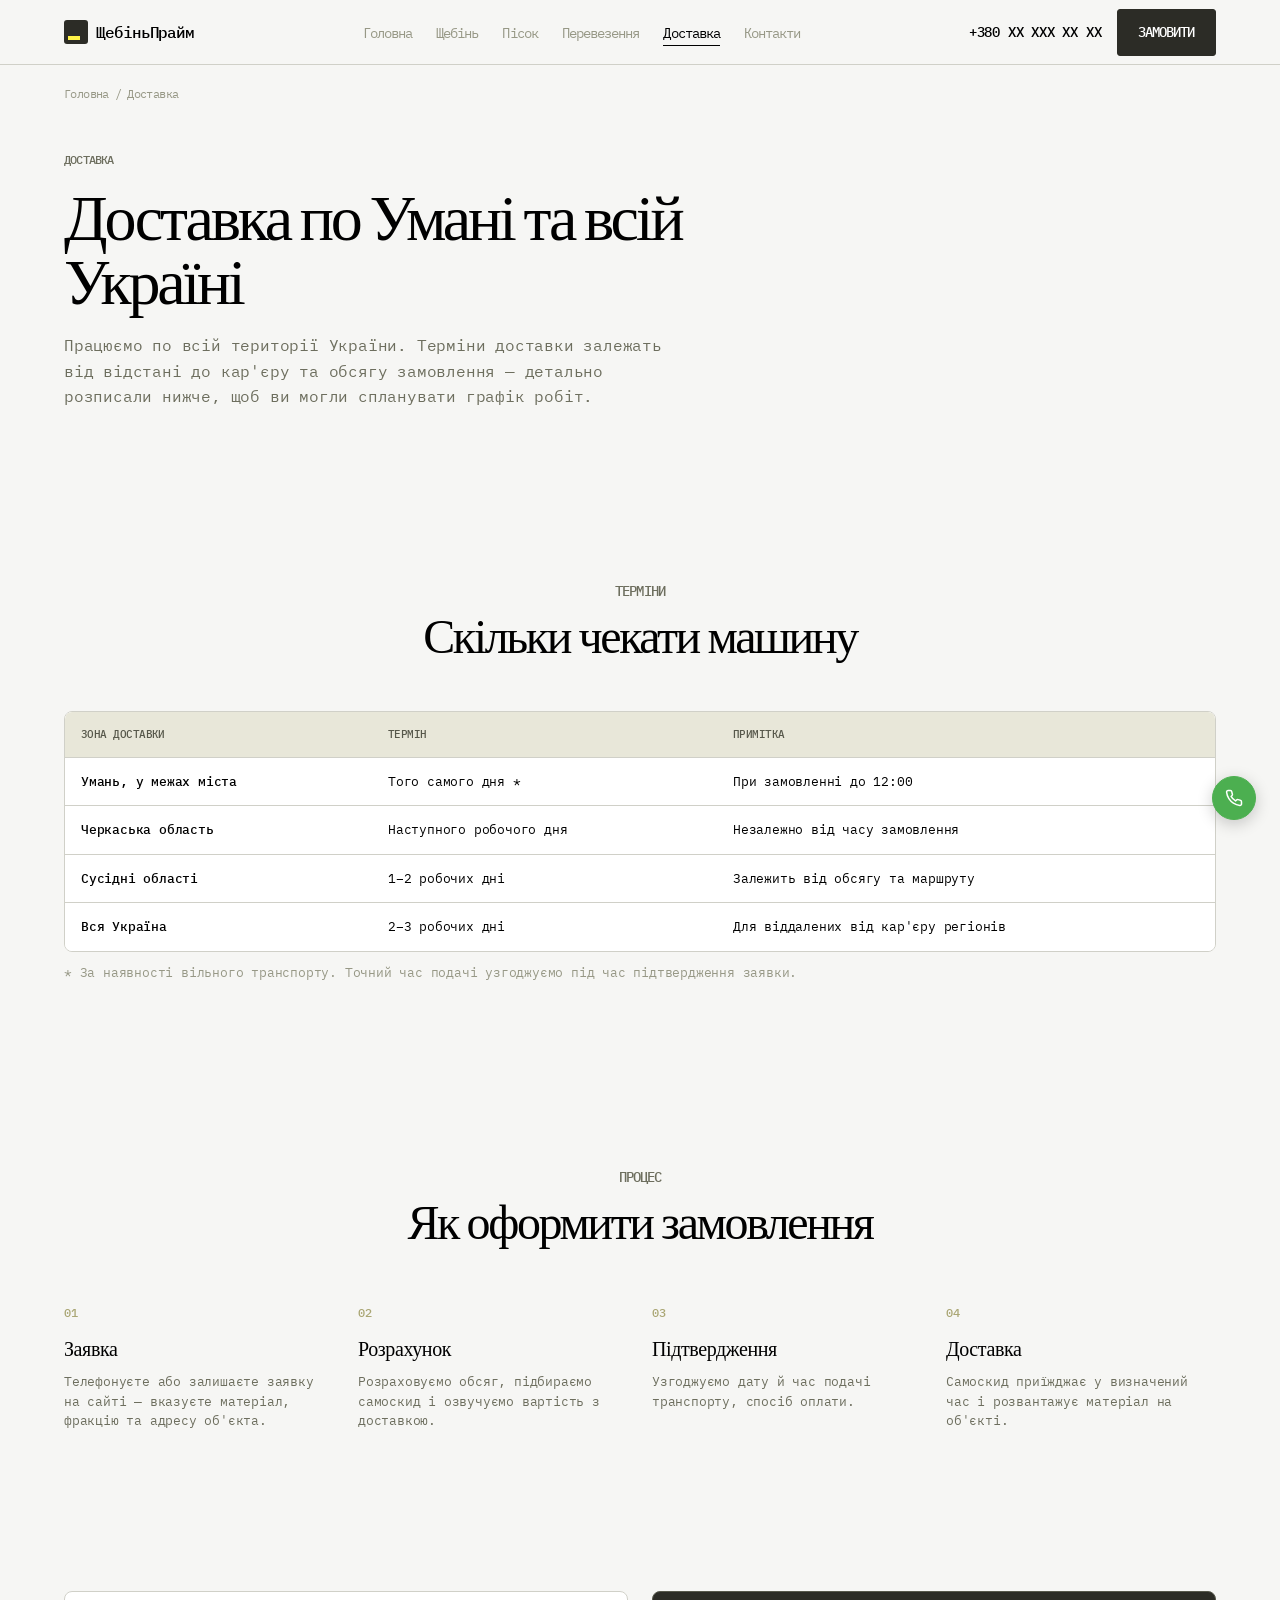
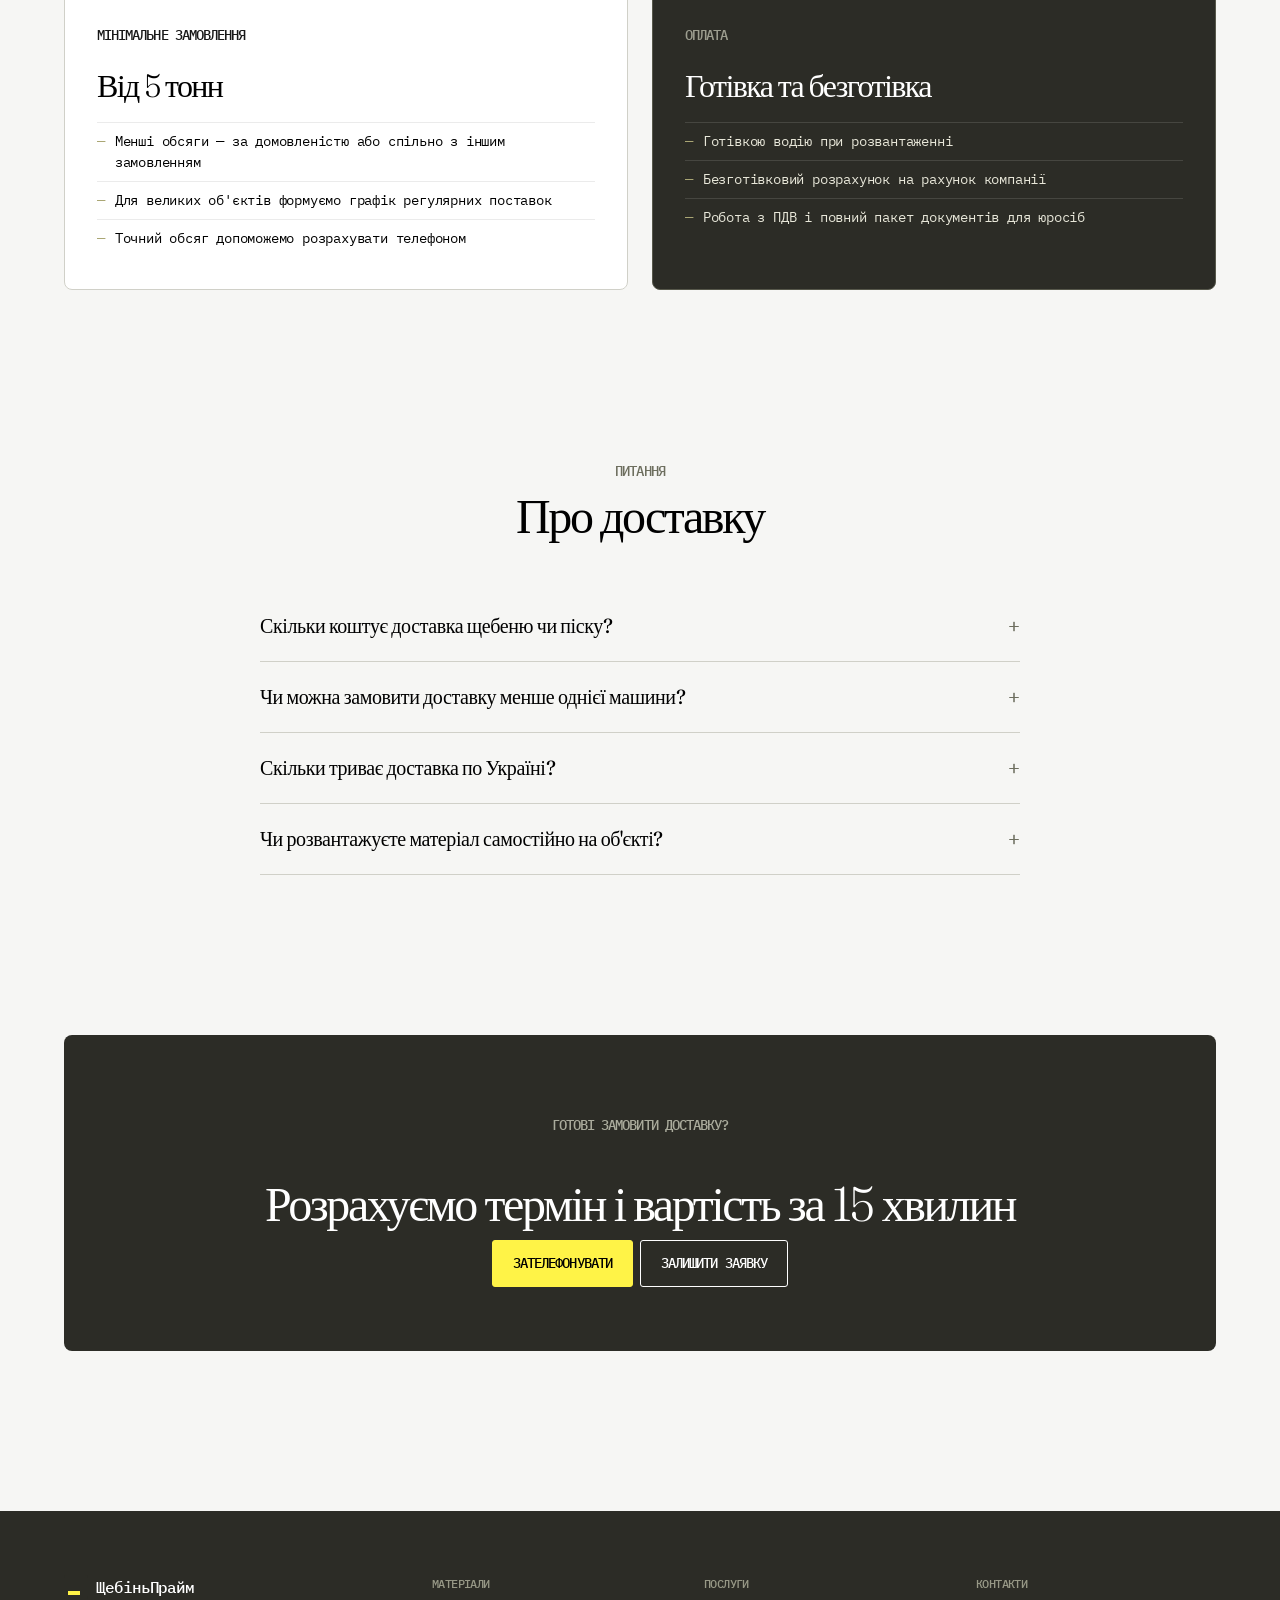
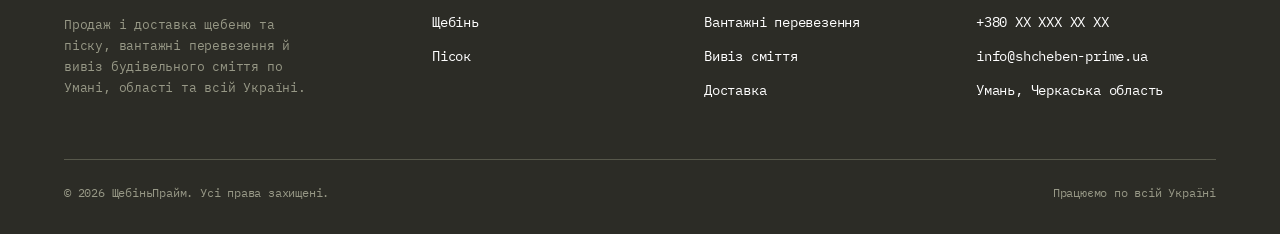
==== commit 7dbbdff7: "Update content, photos, contacts and add call/messenger widgets Refresh product titles and tags, swa" ====
--- a/dostavka.html
+++ b/dostavka.html
@@ -67,11 +67,29 @@
       </ul>
     </nav>
     <div class="nav-right">
+      <button class="nav-toggle" type="button" aria-label="Меню" aria-expanded="false" aria-controls="mobileMenu">
+        <span></span><span></span><span></span>
+      </button>
       <a href="tel:+380XXXXXXXXX" class="nav-phone">+380 XX XXX XX XX</a>
       <a href="kontakty.html" class="btn btn-filled">ЗАМОВИТИ</a>
     </div>
   </div>
 </header>
+<div class="mobile-menu" id="mobileMenu">
+  <nav>
+    <ul class="mobile-menu-links">
+        <li><a href="index.html">Головна</a></li>
+        <li><a href="shcheben.html">Щебінь</a></li>
+        <li><a href="pisok.html">Пісок</a></li>
+        <li><a href="poslugy.html">Перевезення</a></li>
+        <li><a href="dostavka.html" aria-current="page">Доставка</a></li>
+        <li><a href="kontakty.html">Контакти</a></li>
+      </ul>
+  </nav>
+  <a href="tel:+380XXXXXXXXX" class="mobile-menu-phone">+380 XX XXX XX XX</a>
+  <a href="kontakty.html" class="btn btn-filled">ЗАМОВИТИ</a>
+</div>
+
 
 <main id="main">
 
@@ -264,6 +282,10 @@
   </div>
 </footer>
 
+<a class="call-fab" href="tel:+380XXXXXXXXX" aria-label="Подзвонити" title="Подзвонити">
+  <svg viewBox="0 0 24 24" fill="none" stroke="currentColor" stroke-width="2" stroke-linecap="round" stroke-linejoin="round" aria-hidden="true"><path d="M22 16.92v3a2 2 0 0 1-2.18 2 19.79 19.79 0 0 1-8.63-3.07 19.5 19.5 0 0 1-6-6 19.79 19.79 0 0 1-3.07-8.67A2 2 0 0 1 4.11 2h3a2 2 0 0 1 2 1.72c.127.96.361 1.903.7 2.81a2 2 0 0 1-.45 2.11L8.09 9.91a16 16 0 0 0 6 6l1.27-1.27a2 2 0 0 1 2.11-.45c.907.339 1.85.573 2.81.7A2 2 0 0 1 22 16.92z"></path></svg>
+</a>
+
 <button class="back-to-top" aria-label="Повернутись до верху" title="Повернутись до верху">
   <svg viewBox="0 0 24 24" fill="none" stroke="currentColor" stroke-width="2" stroke-linecap="round" stroke-linejoin="round" aria-hidden="true"><line x1="12" y1="19" x2="12" y2="5"></line><polyline points="5 12 12 5 19 12"></polyline></svg>
 </button>
--- a/css/style.css
+++ b/css/style.css
@@ -81,6 +81,45 @@
   .back-to-top { right: 16px; bottom: 16px; width: 40px; height: 40px; }
 }
 
+.call-fab {
+  position: fixed;
+  right: 24px;
+  bottom: 80px;
+  z-index: 60;
+  width: 44px;
+  height: 44px;
+  display: flex;
+  align-items: center;
+  justify-content: center;
+  background: #4caf50;
+  color: #fff;
+  border: 1px solid #4caf50;
+  border-radius: 50%;
+  cursor: pointer;
+  box-shadow: 0 4px 16px rgba(0,0,0,0.2);
+  transition: transform 0.3s var(--ease-out);
+  overflow: visible;
+}
+.call-fab:hover { transform: scale(1.08); }
+.call-fab svg { width: 18px; height: 18px; }
+.call-fab::after {
+  content: "";
+  position: absolute;
+  inset: 0;
+  border-radius: 50%;
+  pointer-events: none;
+  animation: call-fab-pulse 1.15s ease-out 3;
+}
+@keyframes call-fab-pulse {
+  0% { box-shadow: 0 0 0 0 rgba(76,175,80,0.6); }
+  100% { box-shadow: 0 0 0 18px rgba(76,175,80,0); }
+}
+
+@media (max-width: 600px) {
+  .call-fab { right: 16px; bottom: 68px; width: 40px; height: 40px; }
+  .call-fab svg { width: 16px; height: 16px; }
+}
+
 .visually-hidden:focus {
   position: fixed;
   left: 16px;
@@ -282,7 +321,84 @@
   transition: opacity 0.3s var(--ease-out);
 }
 .nav-phone:hover { opacity: 0.6; }
-.nav-toggle { display: none; }
+.nav-toggle {
+  display: none;
+  flex-direction: column;
+  align-items: center;
+  justify-content: center;
+  gap: 5px;
+  width: 36px;
+  height: 36px;
+  padding: 0;
+  background: transparent;
+  border: 1px solid var(--color-ash);
+  border-radius: var(--radius-sm);
+  cursor: pointer;
+  flex-shrink: 0;
+}
+.nav-toggle span {
+  display: block;
+  width: 16px;
+  height: 1.5px;
+  background: var(--color-ink);
+  transition: transform 0.3s var(--ease-out), opacity 0.3s var(--ease-out);
+}
+.nav-toggle[aria-expanded="true"] span:nth-child(1) { transform: translateY(6.5px) rotate(45deg); }
+.nav-toggle[aria-expanded="true"] span:nth-child(2) { opacity: 0; }
+.nav-toggle[aria-expanded="true"] span:nth-child(3) { transform: translateY(-6.5px) rotate(-45deg); }
+
+/* ---------- Mobile menu drawer ---------- */
+.mobile-menu {
+  display: none;
+  position: fixed;
+  top: 65px;
+  left: 0;
+  right: 0;
+  z-index: 49;
+  max-height: calc(100vh - 65px);
+  overflow-y: auto;
+  background: var(--color-vellum);
+  border-bottom: 1px solid var(--color-ash);
+  padding: 8px 24px 32px;
+  flex-direction: column;
+  gap: 8px;
+  opacity: 0;
+  transform: translateY(-10px);
+  pointer-events: none;
+  transition: opacity 0.3s var(--ease-out), transform 0.3s var(--ease-out);
+}
+.mobile-menu.is-open {
+  opacity: 1;
+  transform: translateY(0);
+  pointer-events: auto;
+}
+.mobile-menu-links {
+  list-style: none;
+  margin: 0;
+  padding: 0;
+}
+.mobile-menu-links li { border-top: 1px solid var(--color-ash); }
+.mobile-menu-links li:first-child { border-top: none; }
+.mobile-menu-links a {
+  display: block;
+  padding: 16px 4px;
+  font-family: var(--font-serif);
+  font-weight: 400;
+  font-size: 22px;
+  letter-spacing: -0.02em;
+  color: var(--color-ink);
+}
+.mobile-menu-links a[aria-current="page"] { color: var(--color-lichen); }
+.mobile-menu-phone {
+  display: block;
+  margin-top: 16px;
+  font-family: var(--font-mono);
+  font-size: 15px;
+  font-weight: 500;
+  color: var(--color-ink);
+}
+.mobile-menu .btn { width: 100%; margin-top: 16px; }
+body.menu-open { overflow: hidden; }
 
 /* ---------- Hero ---------- */
 .hero { padding-top: var(--spacing-64); text-align: center; overflow: hidden; }
@@ -317,14 +433,15 @@
 
 /* ---------- Trust strip ---------- */
 .trust-strip {
-  display: grid;
-  grid-template-columns: repeat(4, 1fr);
+  display: flex;
+  justify-content: center;
   gap: 24px;
   margin-top: 64px;
   padding: 32px 0;
   border-top: 1px solid var(--color-ash);
   border-bottom: 1px solid var(--color-ash);
 }
+.trust-item { flex: 1 1 0; max-width: 220px; }
 .trust-item { text-align: center; }
 .trust-item .num {
   font-family: var(--font-serif);
@@ -449,6 +566,27 @@
   color: var(--color-lichen);
   margin: 8px 0 0;
 }
+.messenger-line {
+  display: flex;
+  align-items: center;
+  flex-wrap: wrap;
+  gap: 8px;
+  margin-top: 12px !important;
+}
+.messenger-icon {
+  display: inline-flex;
+  align-items: center;
+  justify-content: center;
+  width: 28px;
+  height: 28px;
+  border-radius: 50%;
+  background: var(--color-bone);
+  border: 1px solid var(--color-khaki);
+  color: var(--color-ink);
+  transition: background-color 0.3s var(--ease-out), transform 0.3s var(--ease-out);
+}
+.messenger-icon svg { width: 15px; height: 15px; }
+.messenger-icon:hover { background: var(--color-khaki); transform: translateY(-2px); }
 .card .specs {
   list-style: none;
   padding: 0;
@@ -500,6 +638,7 @@
 }
 .split .panel-dark:hover { transform: translateY(-4px); }
 .panel-dark h3 { color: #ffffff; }
+.panel-dark .card-link { color: #ffffff; border-bottom-color: #ffffff; }
 .panel-dark .eyebrow { color: var(--color-moss); }
 .split h3 { font-size: 32px; margin-bottom: 12px; }
 .split p { font-family: var(--font-mono); font-size: 14px; line-height: 1.6; color: inherit; opacity: 0.9; margin: 0 0 16px;}
@@ -777,12 +916,16 @@
   .hero h1 { font-size: 56px; }
   .page-hero h1 { font-size: 44px; }
   .section-header h2 { font-size: 36px; }
-  .trust-strip { grid-template-columns: repeat(2, 1fr); }
+  .trust-strip { flex-wrap: wrap; }
   .grid-3, .grid-4 { grid-template-columns: repeat(2, 1fr); }
   .split { grid-template-columns: 1fr; }
   .steps { grid-template-columns: repeat(2, 1fr); }
   .footer-grid { grid-template-columns: 1fr 1fr; }
   .nav-links { display: none; }
+  .nav-phone { display: none; }
+  .nav-right .btn-filled { display: none; }
+  .nav-toggle { display: flex; }
+  .mobile-menu { display: flex; }
 }
 
 @media (max-width: 600px) {
@@ -790,7 +933,7 @@
   .hero h1 { font-size: 40px; }
   .hero .lede { font-size: 15px; }
   .grid-2, .grid-3, .grid-4 { grid-template-columns: 1fr; }
-  .trust-strip { grid-template-columns: repeat(2,1fr); gap: 16px; }
+  .trust-strip { flex-wrap: wrap; gap: 16px; }
   .cta-band { padding: 40px 20px; }
   .cta-band h2 { font-size: 32px; }
   .footer-grid { grid-template-columns: 1fr; }
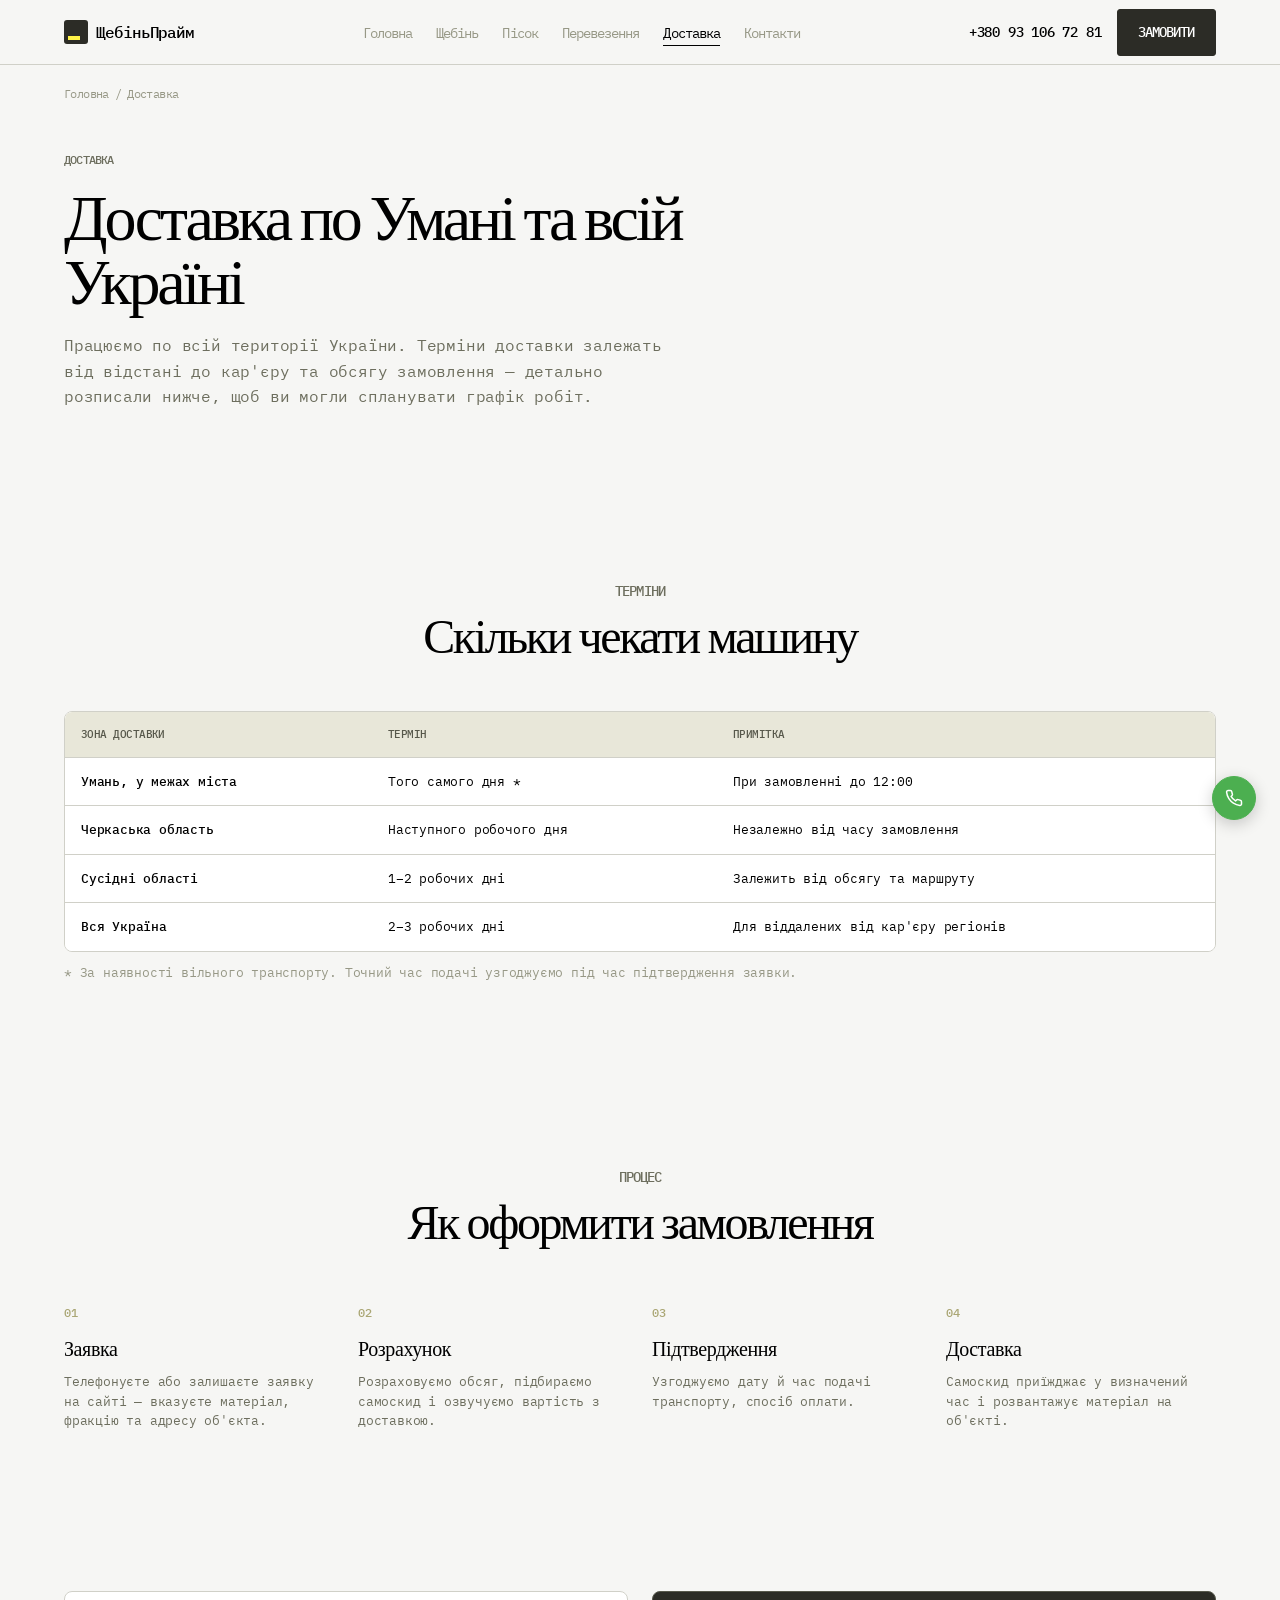
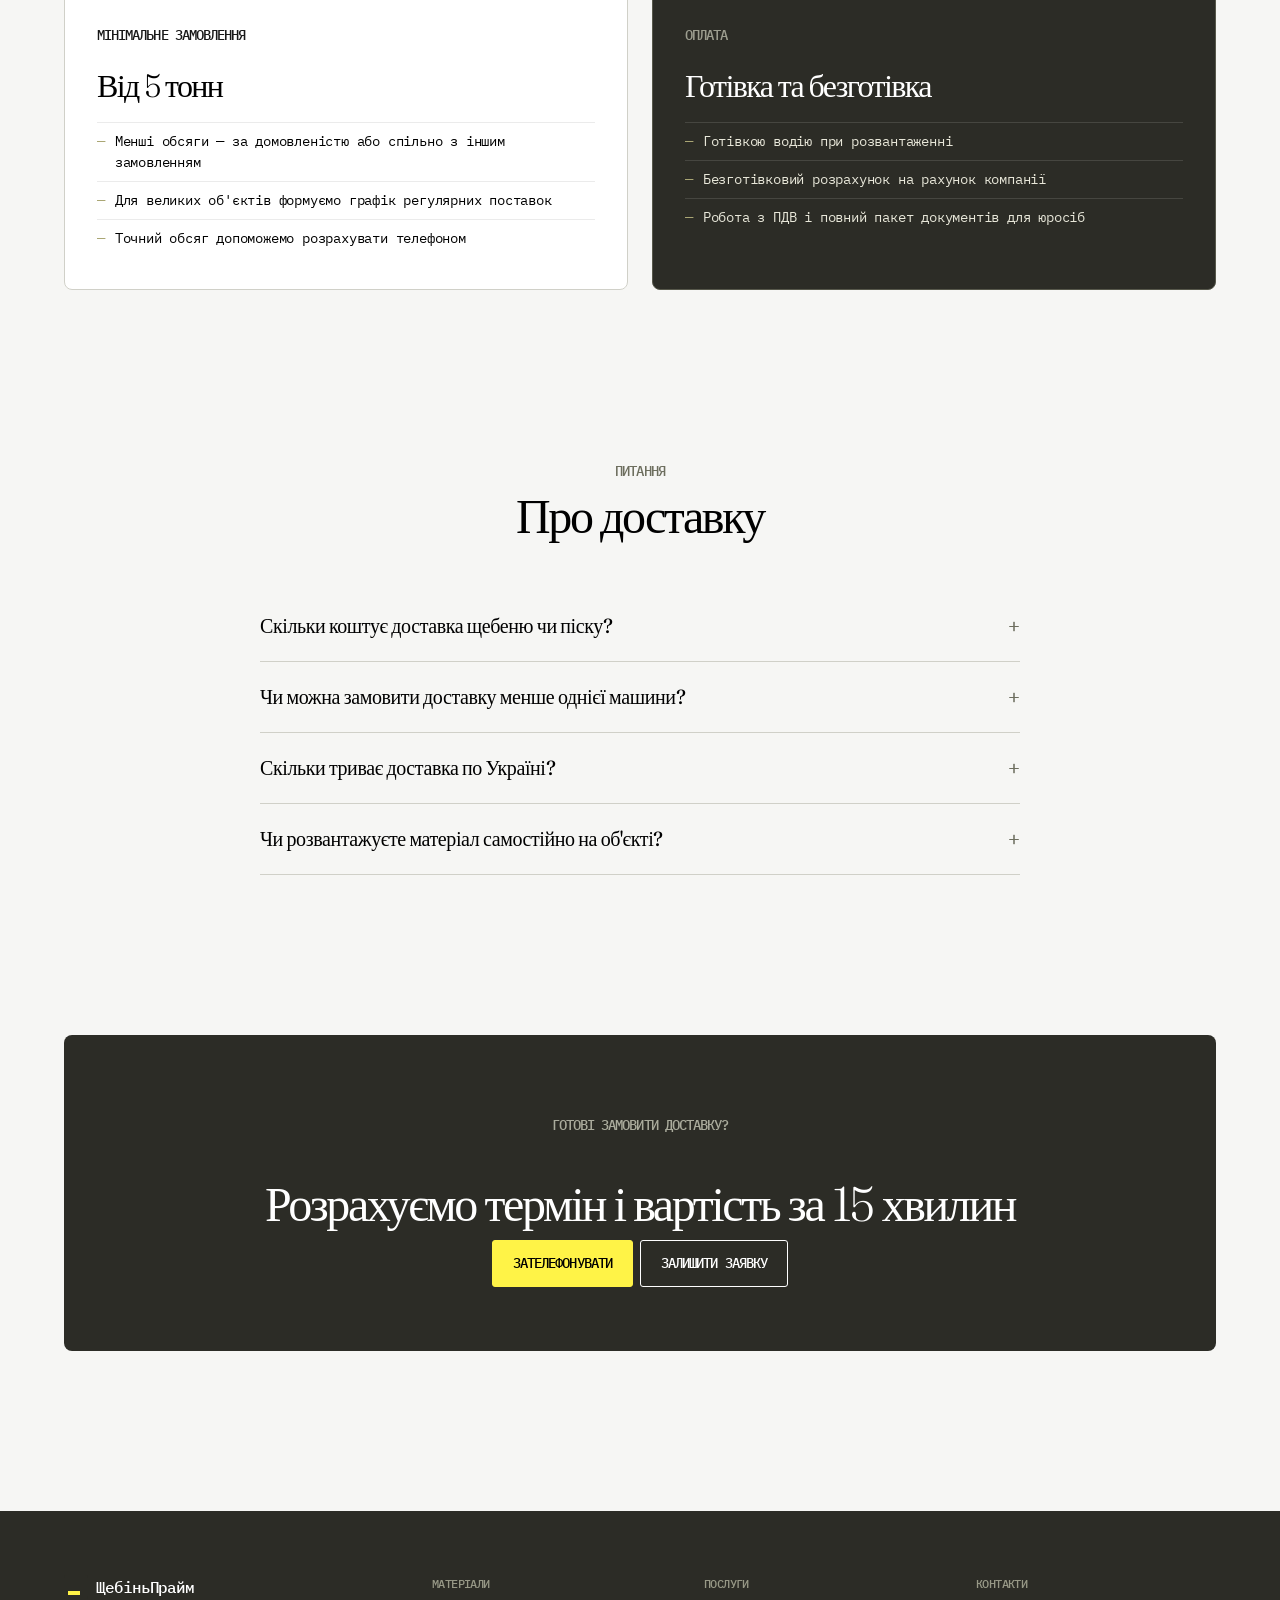
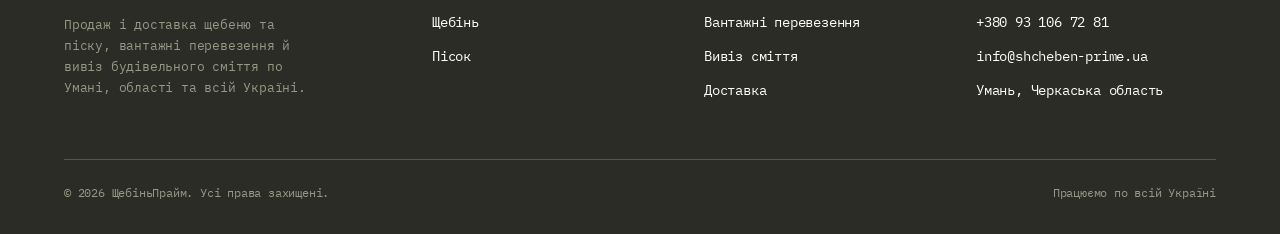
==== commit 8d2c476d: "Add real phone number and Telegram contact link Replace placeholder phone number across all pages wi" ====
--- a/dostavka.html
+++ b/dostavka.html
@@ -70,7 +70,7 @@
       <button class="nav-toggle" type="button" aria-label="Меню" aria-expanded="false" aria-controls="mobileMenu">
         <span></span><span></span><span></span>
       </button>
-      <a href="tel:+380XXXXXXXXX" class="nav-phone">+380 XX XXX XX XX</a>
+      <a href="tel:+380931067281" class="nav-phone">+380 93 106 72 81</a>
       <a href="kontakty.html" class="btn btn-filled">ЗАМОВИТИ</a>
     </div>
   </div>
@@ -86,7 +86,7 @@
         <li><a href="kontakty.html">Контакти</a></li>
       </ul>
   </nav>
-  <a href="tel:+380XXXXXXXXX" class="mobile-menu-phone">+380 XX XXX XX XX</a>
+  <a href="tel:+380931067281" class="mobile-menu-phone">+380 93 106 72 81</a>
   <a href="kontakty.html" class="btn btn-filled">ЗАМОВИТИ</a>
 </div>
 
@@ -235,7 +235,7 @@
         <p class="eyebrow" style="color:var(--color-moss); justify-content:center; display:flex;">ГОТОВІ ЗАМОВИТИ ДОСТАВКУ?</p>
         <h2>Розрахуємо термін і вартість за 15 хвилин</h2>
         <div class="btn-cluster">
-          <a href="tel:+380XXXXXXXXX" class="btn btn-filled" style="background:#fff347;color:#000;border-color:#fff347;">ЗАТЕЛЕФОНУВАТИ</a>
+          <a href="tel:+380931067281" class="btn btn-filled" style="background:#fff347;color:#000;border-color:#fff347;">ЗАТЕЛЕФОНУВАТИ</a>
           <a href="kontakty.html" class="btn btn-ghost">ЗАЛИШИТИ ЗАЯВКУ</a>
         </div>
       </div>
@@ -269,7 +269,7 @@
       <div class="footer-col">
         <h5>Контакти</h5>
         <ul>
-          <li><a href="tel:+380XXXXXXXXX">+380 XX XXX XX XX</a></li>
+          <li><a href="tel:+380931067281">+380 93 106 72 81</a></li>
           <li><a href="mailto:info@shcheben-prime.ua">info@shcheben-prime.ua</a></li>
           <li><a href="kontakty.html">Умань, Черкаська область</a></li>
         </ul>
@@ -282,7 +282,7 @@
   </div>
 </footer>
 
-<a class="call-fab" href="tel:+380XXXXXXXXX" aria-label="Подзвонити" title="Подзвонити">
+<a class="call-fab" href="tel:+380931067281" aria-label="Подзвонити" title="Подзвонити">
   <svg viewBox="0 0 24 24" fill="none" stroke="currentColor" stroke-width="2" stroke-linecap="round" stroke-linejoin="round" aria-hidden="true"><path d="M22 16.92v3a2 2 0 0 1-2.18 2 19.79 19.79 0 0 1-8.63-3.07 19.5 19.5 0 0 1-6-6 19.79 19.79 0 0 1-3.07-8.67A2 2 0 0 1 4.11 2h3a2 2 0 0 1 2 1.72c.127.96.361 1.903.7 2.81a2 2 0 0 1-.45 2.11L8.09 9.91a16 16 0 0 0 6 6l1.27-1.27a2 2 0 0 1 2.11-.45c.907.339 1.85.573 2.81.7A2 2 0 0 1 22 16.92z"></path></svg>
 </a>
 
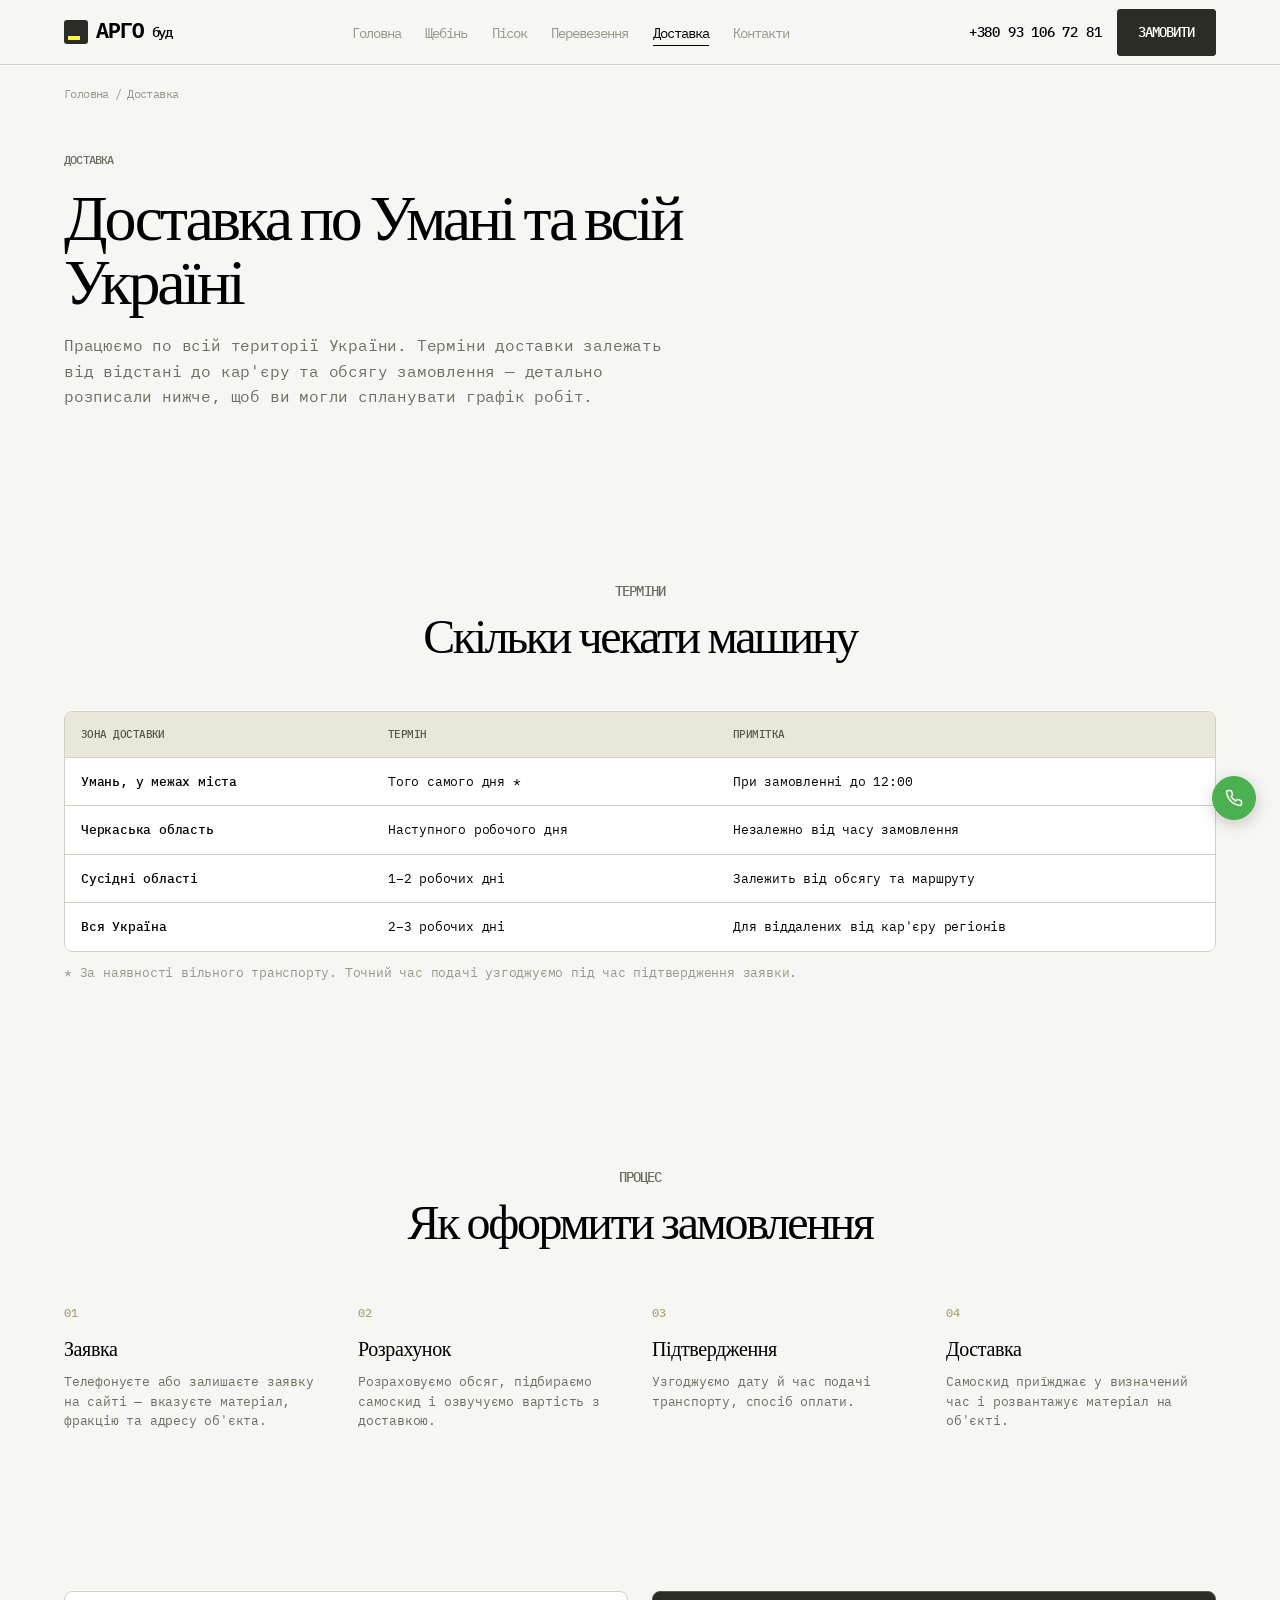
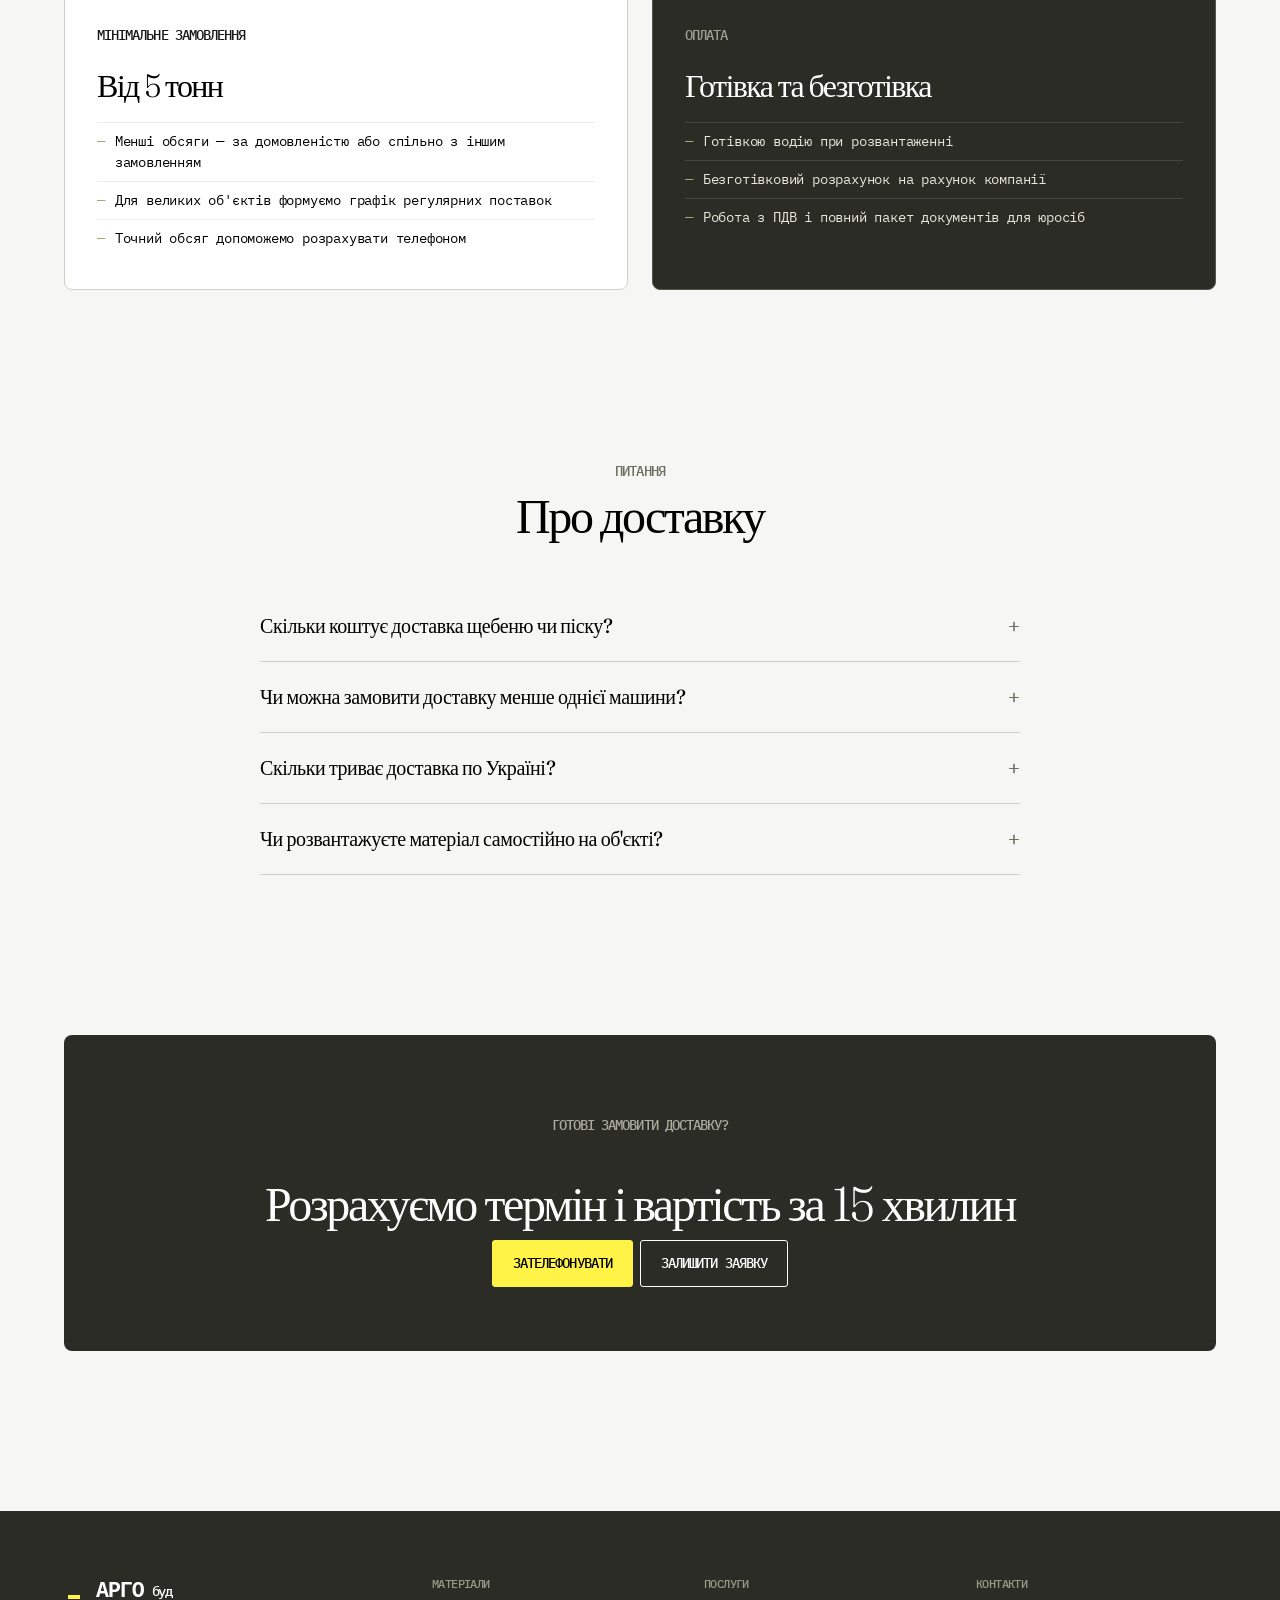
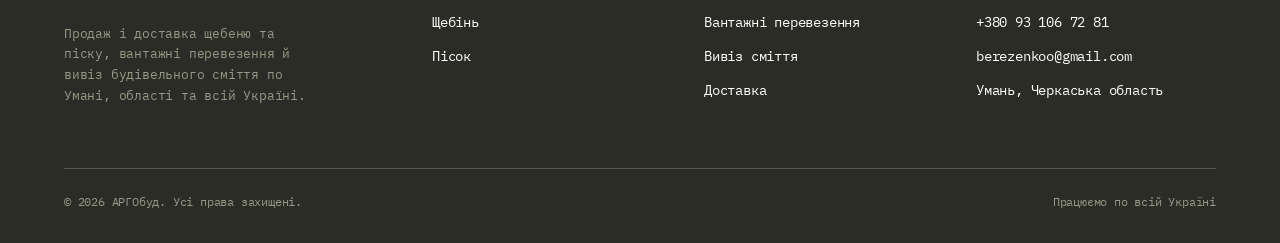
==== commit ee09b033: "Rebrand site to АРГОбуд and add company requisites Rename brand from ЩебіньПрайм to АРГОбуд across a" ====
--- a/dostavka.html
+++ b/dostavka.html
@@ -3,7 +3,7 @@
 <head>
 <meta charset="UTF-8">
 <meta name="viewport" content="width=device-width, initial-scale=1.0">
-<title>Доставка щебеню та піску по Умані та Україні — терміни, ціна | ЩебіньПрайм</title>
+<title>Доставка щебеню та піску по Умані та Україні — терміни, ціна | АРГОбуд</title>
 <meta name="description" content="Терміни доставки щебеню та піску: по Умані і області — того самого дня, по всій Україні — 1-3 робочих дні. Мінімальне замовлення, оплата, розрахунок вартості доставки.">
 <link rel="canonical" href="https://shcheben-prime.ua/dostavka.html">
 <meta property="og:type" content="website">
@@ -55,7 +55,7 @@
 
 <header class="nav">
   <div class="wrap nav-inner">
-    <a href="index.html" class="logo"><span class="logo-mark"></span>ЩебіньПрайм</a>
+    <a href="index.html" class="logo"><span class="logo-mark"></span><span class="logo-big">АРГО</span><span class="logo-small">буд</span></a>
     <nav>
       <ul class="nav-links">
         <li><a href="index.html">Головна</a></li>
@@ -248,7 +248,7 @@
   <div class="wrap">
     <div class="footer-grid">
       <div class="footer-brand">
-        <a href="index.html" class="logo"><span class="logo-mark"></span>ЩебіньПрайм</a>
+        <a href="index.html" class="logo"><span class="logo-mark"></span><span class="logo-big">АРГО</span><span class="logo-small">буд</span></a>
         <p>Продаж і доставка щебеню та піску, вантажні перевезення й вивіз будівельного сміття по Умані, області та всій Україні.</p>
       </div>
       <div class="footer-col">
@@ -270,13 +270,13 @@
         <h5>Контакти</h5>
         <ul>
           <li><a href="tel:+380931067281">+380 93 106 72 81</a></li>
-          <li><a href="mailto:info@shcheben-prime.ua">info@shcheben-prime.ua</a></li>
+          <li><a href="mailto:berezenkoo@gmail.com">berezenkoo@gmail.com</a></li>
           <li><a href="kontakty.html">Умань, Черкаська область</a></li>
         </ul>
       </div>
     </div>
     <div class="footer-bottom">
-      <span>© 2026 ЩебіньПрайм. Усі права захищені.</span>
+      <span>© 2026 АРГОбуд. Усі права захищені.</span>
       <span>Працюємо по всій Україні</span>
     </div>
   </div>
--- a/css/style.css
+++ b/css/style.css
@@ -278,6 +278,8 @@
   transition: transform 0.5s var(--ease-out);
 }
 .logo:hover .logo-mark { transform: rotate(-8deg) scale(1.06); }
+.logo-big { font-size: 1.35em; font-weight: 700; }
+.logo-small { font-size: 0.85em; font-weight: 500; }
 .logo-mark::after {
   content: "";
   position: absolute;
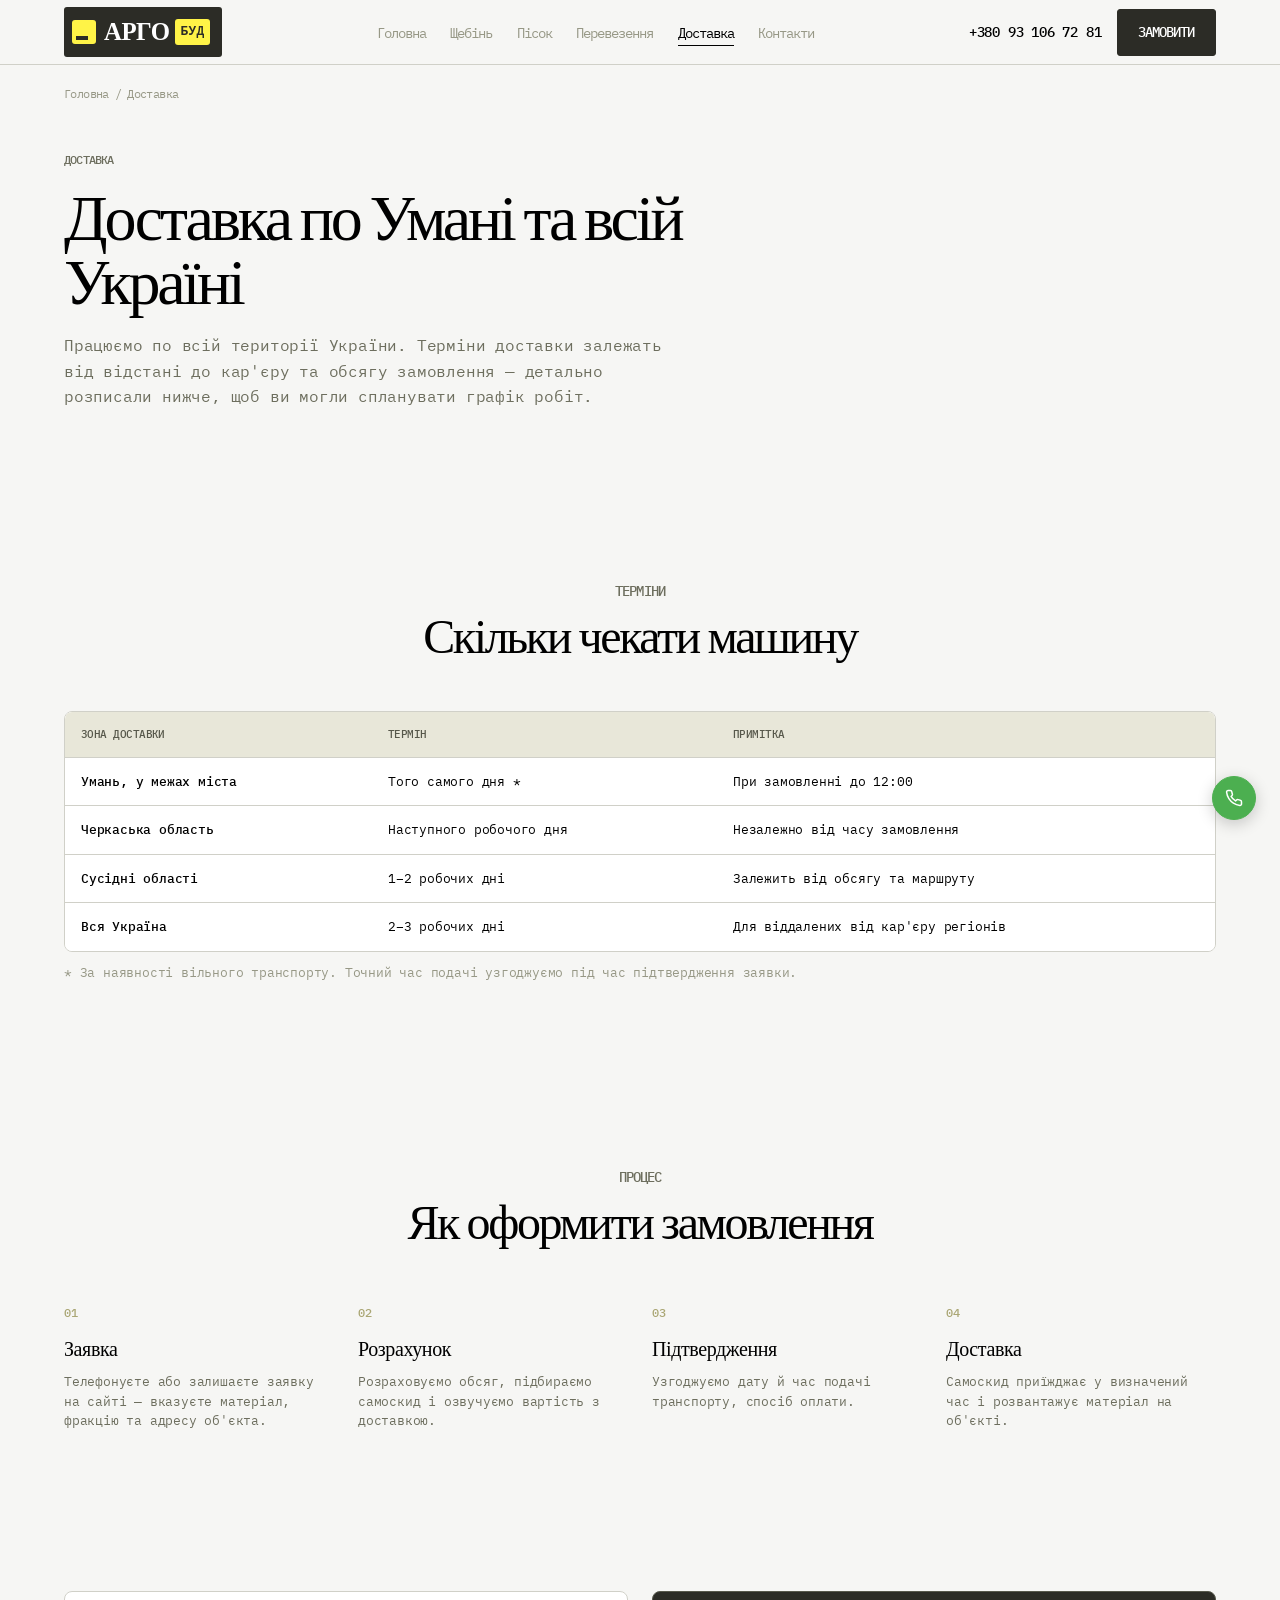
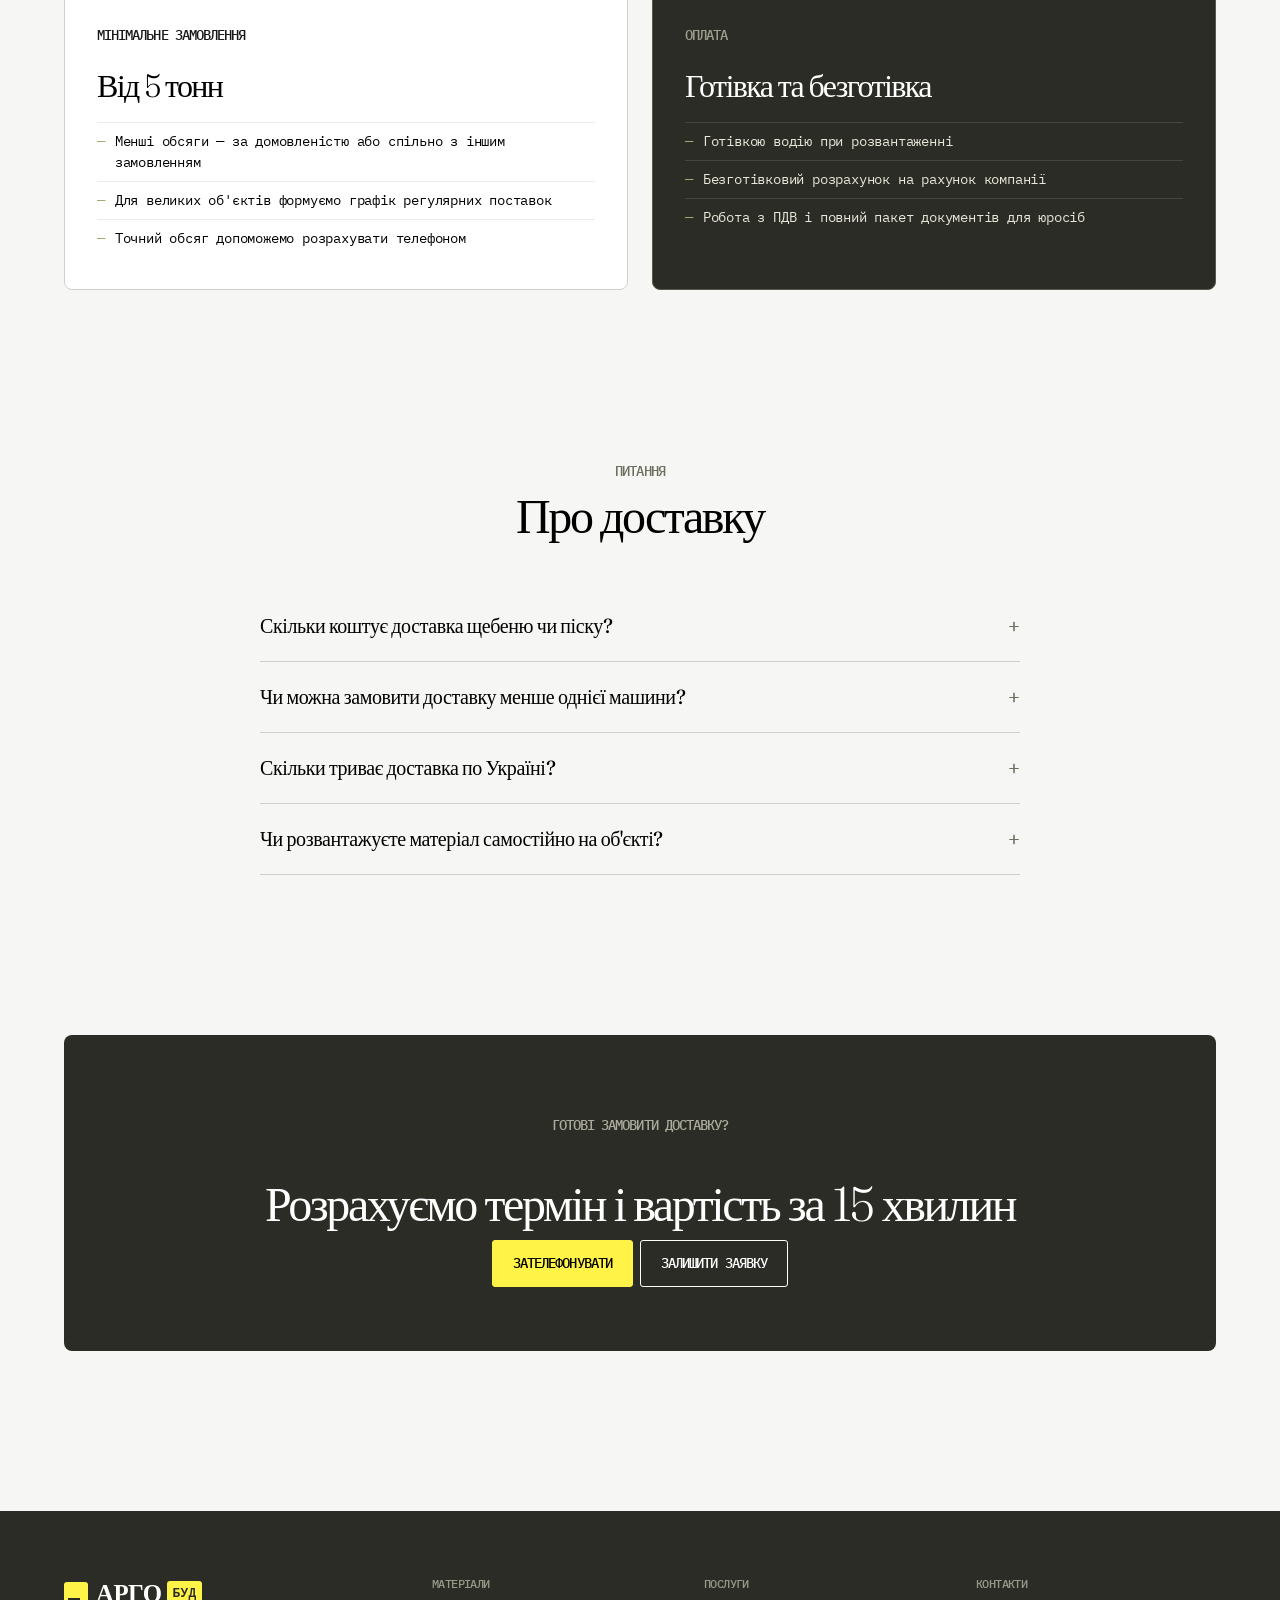
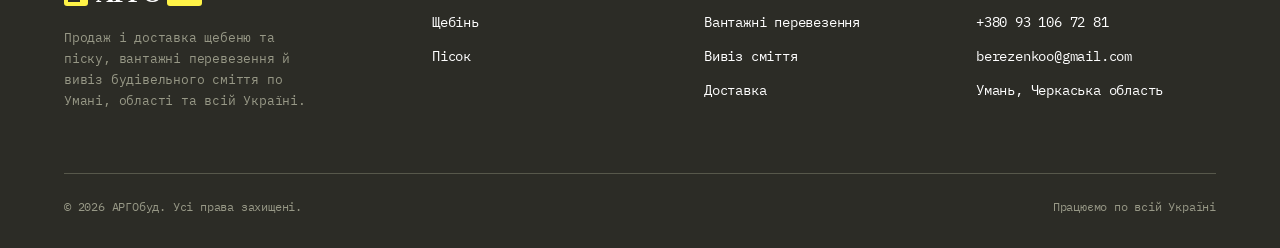
==== commit 9c522e9a: "Restyle header logo and add favicon Rework the АРГОбуд logo mark into a black pill with a yellow ico" ====
--- a/dostavka.html
+++ b/dostavka.html
@@ -14,6 +14,9 @@
 <link rel="preconnect" href="https://fonts.googleapis.com">
 <link rel="preconnect" href="https://fonts.gstatic.com" crossorigin>
 <link href="https://fonts.googleapis.com/css2?family=Fraunces:opsz,wght@9..144,300;9..144,400&family=IBM+Plex+Mono:wght@300;400;500&display=swap" rel="stylesheet">
+<link rel="icon" type="image/svg+xml" href="favicon.svg">
+<link rel="icon" type="image/png" sizes="32x32" href="favicon-32.png">
+<link rel="apple-touch-icon" href="apple-touch-icon.png">
 <link rel="stylesheet" href="css/style.css">
 <script type="application/ld+json">
 {
--- a/css/style.css
+++ b/css/style.css
@@ -262,24 +262,42 @@
 .logo {
   display: flex;
   align-items: center;
-  gap: 8px;
-  font-family: var(--font-mono);
-  font-weight: 500;
   font-size: 16px;
-  letter-spacing: -0.067em;
+  background: var(--color-carbon);
+  border-radius: var(--radius-sm);
+  padding: 6px 12px 6px 8px;
 }
 .logo-mark {
   width: 24px;
   height: 24px;
   border-radius: var(--radius-sm);
-  background: var(--color-carbon);
+  background: var(--color-yellow);
   position: relative;
   flex-shrink: 0;
   transition: transform 0.5s var(--ease-out);
 }
 .logo:hover .logo-mark { transform: rotate(-8deg) scale(1.06); }
-.logo-big { font-size: 1.35em; font-weight: 700; }
-.logo-small { font-size: 0.85em; font-weight: 500; }
+.logo-big {
+  font-family: var(--font-serif);
+  font-size: 1.55em;
+  font-weight: 600;
+  letter-spacing: -0.02em;
+  margin-left: 8px;
+  color: #ffffff;
+}
+.logo-small {
+  font-family: var(--font-mono);
+  font-size: 0.8em;
+  font-weight: 700;
+  letter-spacing: 0.02em;
+  text-transform: uppercase;
+  color: var(--color-carbon);
+  background: var(--color-yellow);
+  border-radius: 3px;
+  padding: 3px 6px;
+  margin-left: 5px;
+  align-self: center;
+}
 .logo-mark::after {
   content: "";
   position: absolute;
@@ -287,7 +305,7 @@
   bottom: 4px;
   width: 12px;
   height: 4px;
-  background: var(--color-yellow);
+  background: var(--color-carbon);
 }
 .nav-links {
   display: flex;
@@ -788,7 +806,7 @@
   grid-template-columns: 1.4fr 1fr 1fr 1fr;
   gap: 32px;
 }
-.footer-brand .logo { color: #ffffff; }
+.footer-brand .logo { color: #ffffff; background: transparent; padding: 0; }
 .footer-brand p {
   font-family: var(--font-mono);
   font-size: 13px;
